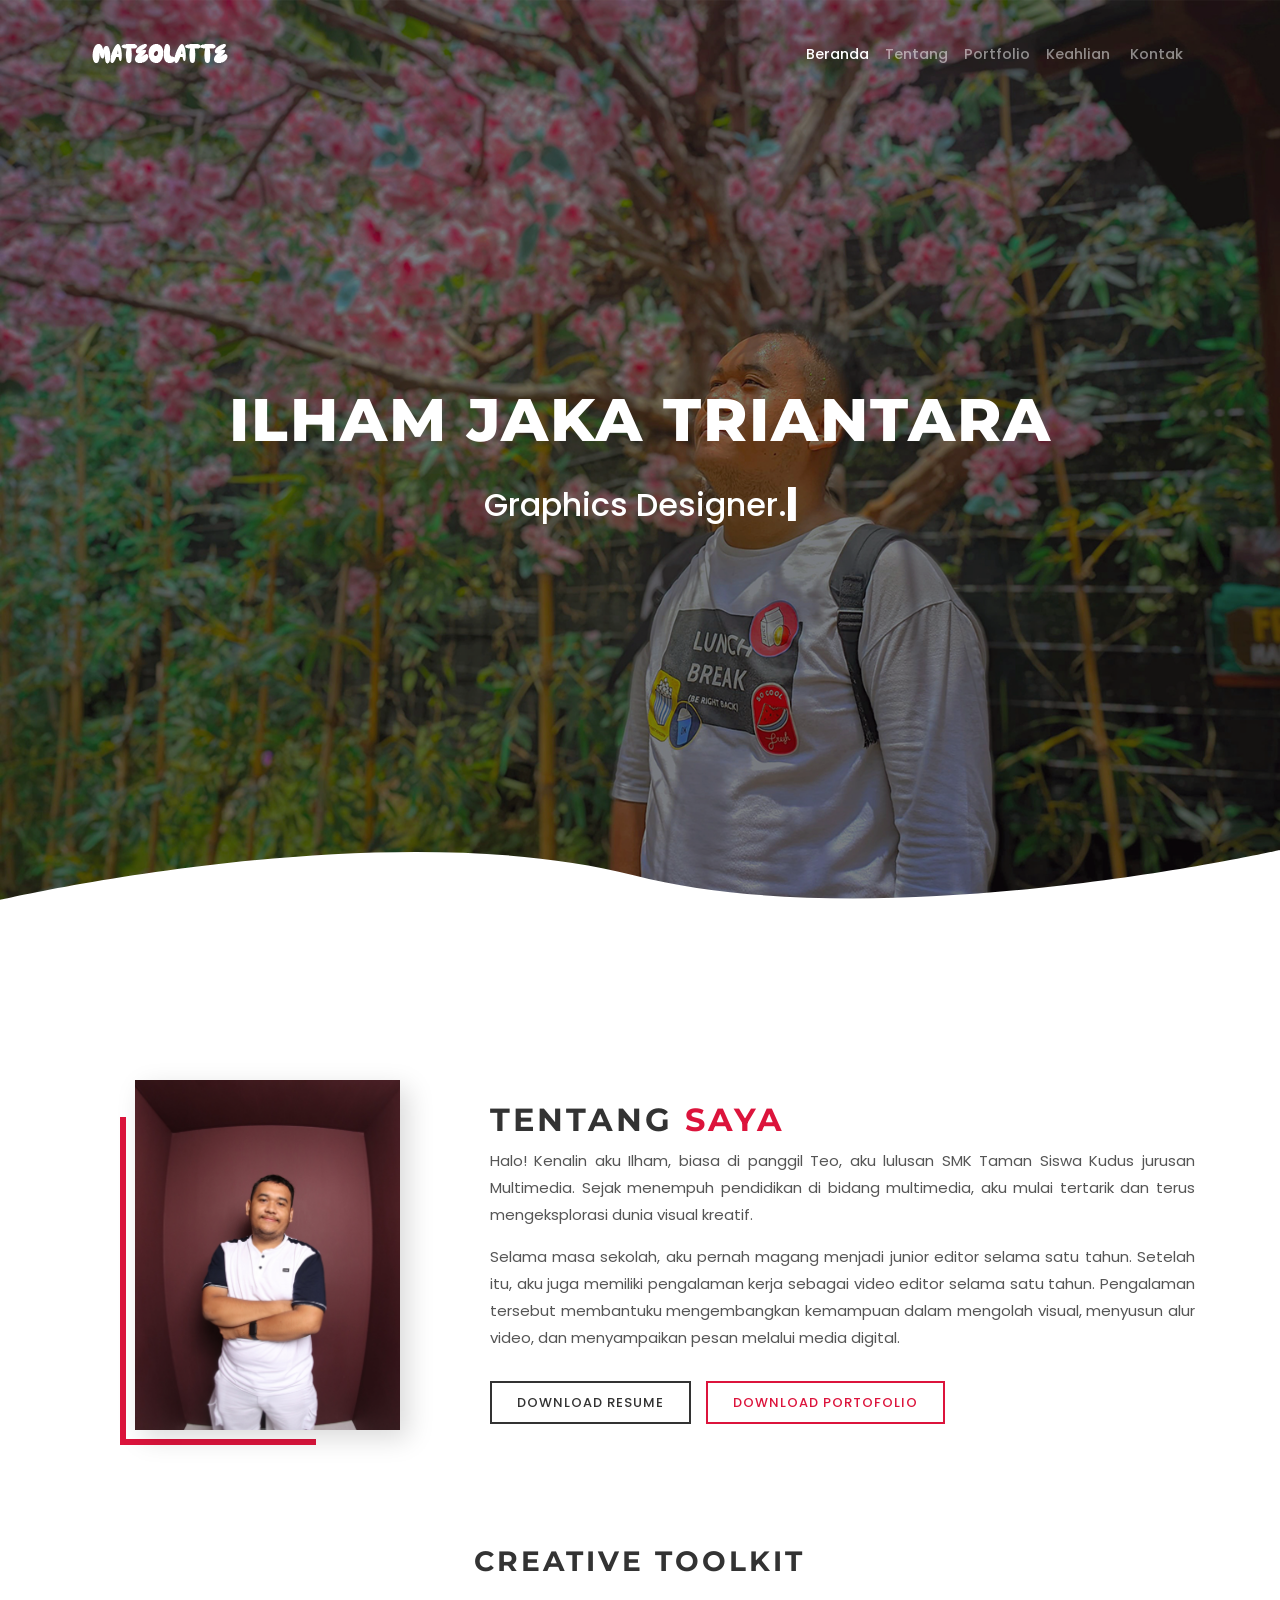
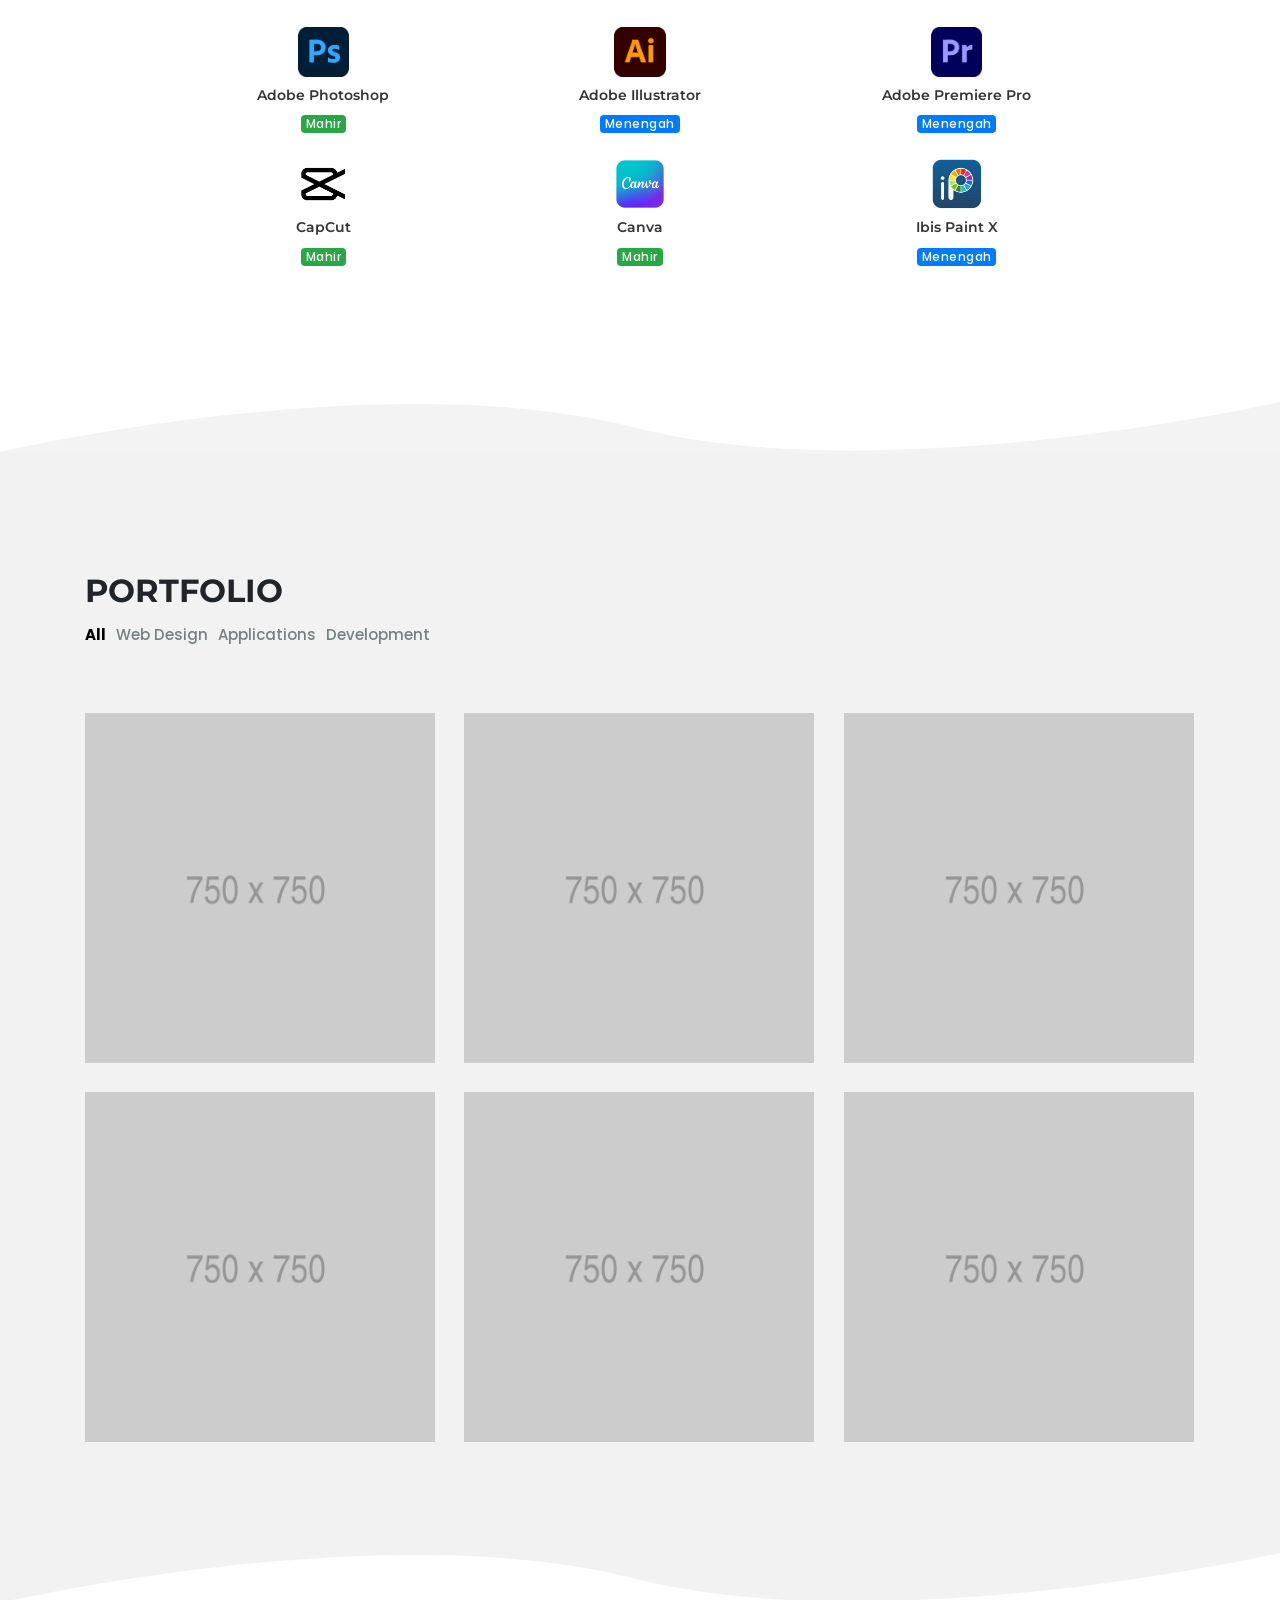
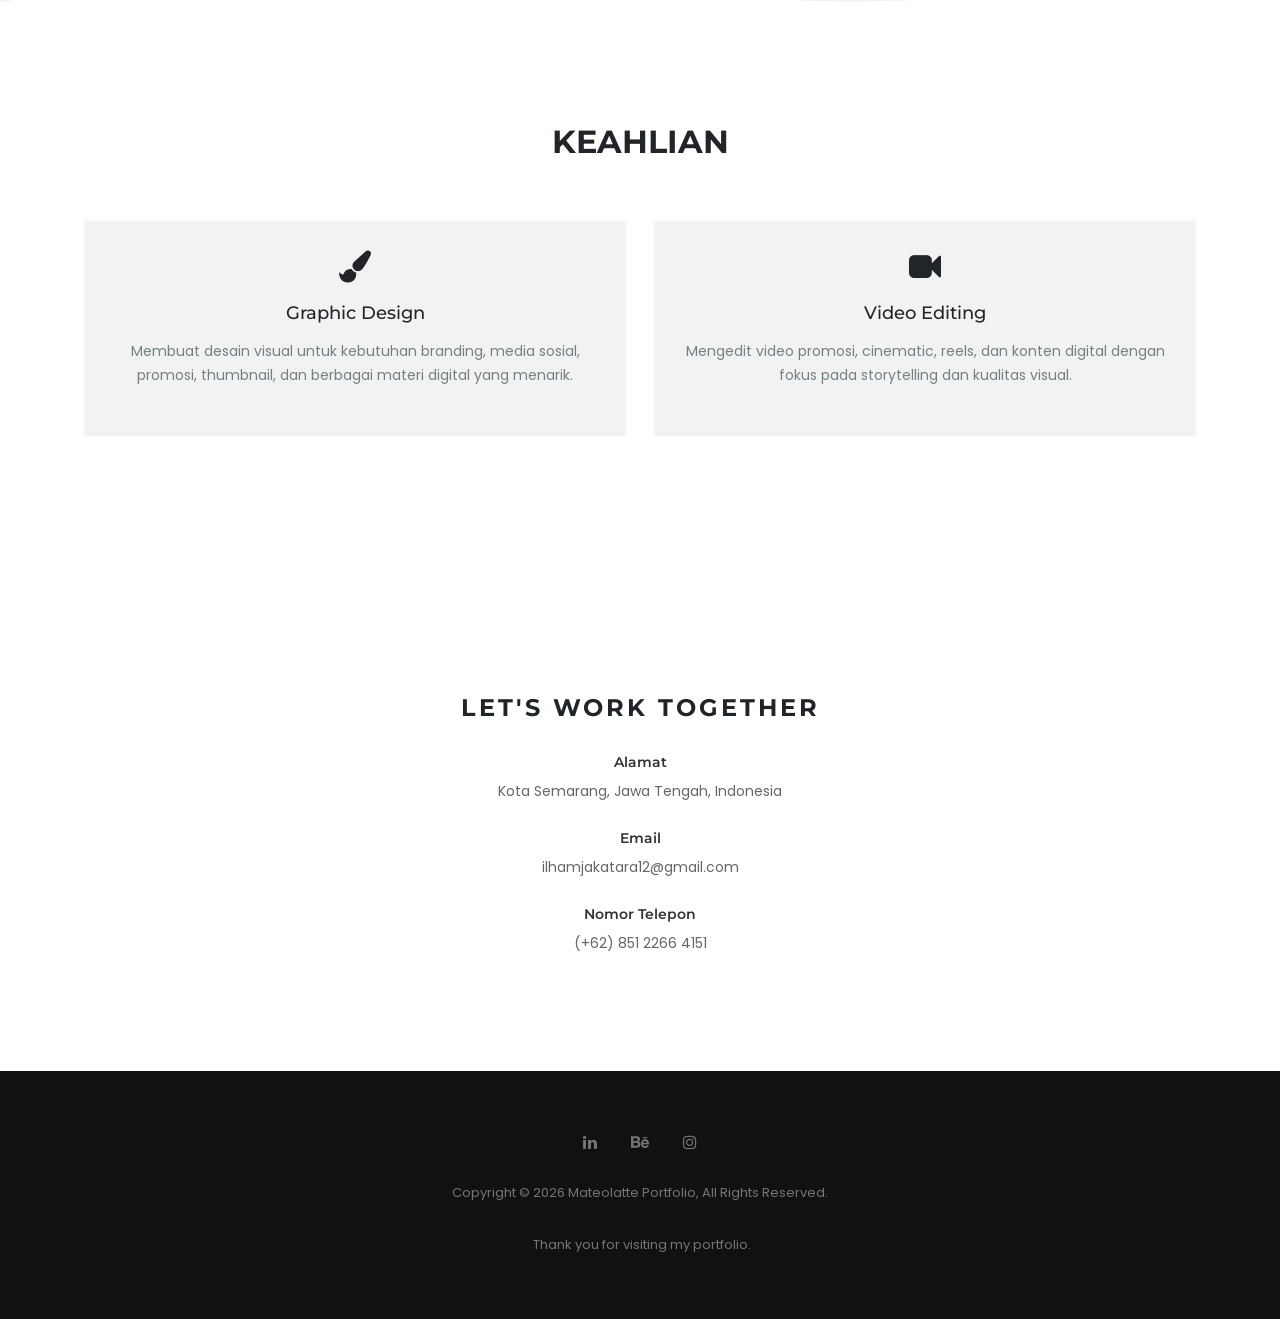
==== index.html @ 96cd53ad "Rename index-main.html to index.html" ====
<!DOCTYPE html>
<html lang="en">
    <head>
        <title>Mateolatte - Portfolio Template</title>
        <meta charset="utf-8">
        <meta http-equiv="X-UA-Compatible" content="IE=edge">
        <meta name="viewport" content="width=device-width, initial-scale=1">
        <meta name="description" content="Adrian is a Personal Portfolio Template">
        <meta name="keywords" content="cosmos-themes, resume, cv, portfolio, personal, developer, designer,personal resume, onepage, clean, modern">
        <meta name="author" content="Adrian Jones">

        <!-- Favicon -->
        <link rel="shortcut icon" href="images/favicon.ico" type="image/x-icon">

        <!--Bootstrap css-->
        <link rel="stylesheet" href="css/bootstrap.css">

        <!--Font awesome css-->
        <link rel="stylesheet" href="css/font-awesome.min.css">

        <!--Magnific popup css-->
        <link rel="stylesheet" href="css/magnific-popup.css">

        <!--Site main css-->
        <link rel="stylesheet" href="css/style.css">

        <!--Animate css-->
        <link rel="stylesheet" href="css/animate.css">

        <!--Google Fonts link-->
        <link href="https://fonts.googleapis.com/css?family=Montserrat:400,500,600,700,800,900|Poppins:400,500,600" rel="stylesheet">

        <!-- Custom Style untuk font seragam -->
       <style>
    /* ========================================
       FONT SERAGAM - Montserrat & Poppins
    ======================================== */

    /* Semua heading pakai Montserrat */
    h1, h2, h3, h4, h5, h6 {
        font-family: 'Montserrat', sans-serif;
    }

    /* Semua paragraf & teks pakai Poppins */
    p, a, span, li, label, input, textarea, button {
        font-family: 'Poppins', sans-serif;
    }

    /* Body default */
    body {
        font-family: 'Poppins', sans-serif;
    }

    /* ========================================
       ABOUT SECTION - Font Seragam
    ======================================== */

    /* Judul "TENTANG SAYA" */
    .about-title {
        font-family: 'Montserrat', sans-serif !important;
        font-weight: 700;
        letter-spacing: 3px;
        color: #333;
    }

    .about-title span {
        font-family: 'Montserrat', sans-serif !important;
        color: #dc143c;
        font-weight: 400;
    }

    /* Paragraf deskripsi */
    .about-desc {
        font-family: 'Poppins', sans-serif !important;
        line-height: 1.8;
        color: #555;
        font-size: 15px;
        margin-bottom: 15px;
        text-align: justify;
    }

    /* Tombol Download */
    .btn-download {
        font-family: 'Poppins', sans-serif !important;
        display: inline-block;
        padding: 10px 25px;
        font-weight: 500;
        text-transform: uppercase;
        letter-spacing: 1px;
        font-size: 13px;
        text-decoration: none;
        transition: all 0.3s;
    }

    .btn-download-resume {
        border: 2px solid #333;
        color: #333;
    }

    .btn-download-resume:hover {
        background-color: #333;
        color: #fff;
        text-decoration: none;
    }

    .btn-download-porto {
        border: 2px solid #dc143c;
        color: #dc143c;
    }

    .btn-download-porto:hover {
        background-color: #dc143c;
        color: #fff;
        text-decoration: none;
    }

    /* ========================================
       SOFTWARE SECTION - Font Seragam
    ======================================== */

    /* Judul "Software" */
    .software-card h3 {
        font-family: 'Montserrat', sans-serif !important;
        font-weight: 700;
        letter-spacing: 3px;
        color: #333;
    }

    /* Nama software */
    .software-name {
        font-family: 'Montserrat', sans-serif !important;
        font-size: 14px;
        font-weight: 600;
        margin-top: 10px;
        margin-bottom: 8px;
        color: #333;
    }

    /* Badge level */
    .software-level {
        font-family: 'Poppins', sans-serif !important;
        font-size: 12px;
        font-weight: 500;
        letter-spacing: 0.5px;
    }

    /* ========================================
       CONTACT SECTION - Font Seragam
    ======================================== */

    /* Judul "Get in Touch" */
    #contact h2 {
        font-family: 'Montserrat', sans-serif !important;
        font-weight: 700;
        letter-spacing: 3px;
    }

    /* Label kontak (Address, Email, Telephone) */
    .contact-item h4 {
        font-family: 'Montserrat', sans-serif !important;
        color: #333;
        font-size: 18px;
        margin-bottom: 8px;
        font-weight: 600;
    }

    /* Isi kontak */
    .contact-item p {
        font-family: 'Poppins', sans-serif !important;
        color: #666;
        font-size: 14px;
    }

    /* ========================================
       SERVICES SECTION - Font Seragam
    ======================================== */

    .services-item h3 {
        font-family: 'Montserrat', sans-serif !important;
        font-weight: 600;
    }

    .services-item p {
        font-family: 'Poppins', sans-serif !important;
        font-size: 14px;
        line-height: 1.7;
    }

    /* ========================================
       PORTFOLIO SECTION - Font Seragam
    ======================================== */

    .portfolio-header h2 {
        font-family: 'Montserrat', sans-serif !important;
        font-weight: 700;
    }

    .portfolio-filter ul li {
        font-family: 'Poppins', sans-serif !important;
        font-size: 13px;
        font-weight: 500;
    }

    /* ========================================
       NAVBAR - Font Seragam
    ======================================== */

    .nav-link {
        font-family: 'Poppins', sans-serif !important;
        font-weight: 500;
    }

    /* ========================================
       FOOTER - Font Seragam
    ======================================== */

    footer p {
        font-family: 'Poppins', sans-serif !important;
        font-size: 13px;
    }
</style>

    </head>

    <body>

        <!--Preloader Start-->
        <div id="loader-wrapper">
            <div class="loading"></div>
            <div class="loader-section section-left"></div>
            <div class="loader-section section-right"></div>
        </div>
        <!--Preloader End-->

        <!--Navbar Start-->
        <nav class="navbar navbar-expand-md navbar-dark">
            <div class="container">
                <!--Logo-->
                <a class="navbar-brand" href="#"><img src="images/logo/logo.png" alt="logo"></a>

                <button class="navbar-toggler" type="button" data-toggle="collapse" data-target="#navbarSupportedContent" aria-controls="navbarSupportedContent" aria-expanded="false" aria-label="Toggle navigation">
                    <span class="navbar-toggler-icon"></span>
                </button>

                <div class="collapse navbar-collapse" id="navbarSupportedContent">
                    <ul class="navbar-nav ml-auto">
                        <li class="nav-item">
                            <a class="nav-link active" href="#banner">Beranda<span class="sr-only">(current)</span></a>
                        </li>
                        <li class="nav-item">
                            <a class="nav-link" href="#about">Tentang</a>
                        </li>
                        <li class="nav-item">
                            <a class="nav-link" href="#portfolio">Portfolio</a>
                        </li>
                        <li class="nav-item">
                            <a class="nav-link" href="#services">Keahlian&nbsp;</a>
                        </li>
                        <li class="nav-item">
                            <a class="nav-link" href="#contact">Kontak&nbsp;</a>
                        </li>
                    </ul>
                </div>
            </div>
        </nav>
        <!--Navbar End-->

        <!--Banner Section Start-->
        <section id="banner" class="wave-primary" style="background-image: url('images/background/home-header-bg.jpg')">
            <div class="banner-text">
                <h1 class="text-uppercase">Ilham jaka TRIANTARA</h1>
                <!--Typed String-->
                <div id="typed-strings">
                    <p>Graphics Designer.</p>
                    <p>Editor.</p>
                </div>
                <span id="typed"></span>
            </div>
            <!--Creative Background Wave-->
            <svg class="wave" xmlns="http://www.w3.org/2000/svg" xmlns:xlink="http://www.w3.org/1999/xlink" x="0px" y="0px" viewBox="0 0 1400 100" preserveAspectRatio="none">
                <path d="M0,100c0,0,419-178,693-49.5S1400,0,1400,0v100H0z"/>
            </svg>
        </section>
        <!--Banner Section End-->

        <!--About Section Start-->
        <section id="about" class="wave-secondary">
            <div class="container">
                <div class="row align-items-center" style="padding: 60px 0;">

                    <!-- Kiri: Foto dengan Frame Merah - TINGGI DIKECILKAN -->
                    <div class="col-lg-4 col-md-5 col-12 mb-4 mb-lg-0 wow fadeInLeft" data-wow-delay="0.3s">
                        <div style="position: relative; padding: 0 0 15px 15px; max-width: 280px; margin: 0 auto;">
                            <!-- Frame Merah L-Shape -->
                            <div style="position: absolute; bottom: 0; left: 0; width: 70%; height: 90%; border-left: 6px solid #dc143c; border-bottom: 6px solid #dc143c; z-index: 1;"></div>
                            <!-- Foto - Max height ditambahkan -->
                            <img src="images/about.jpg?v=2" alt="Ilham Jaka Triantara" style="position: relative; z-index: 2; width: 100%; max-height: 350px; object-fit: cover; display: block; box-shadow: 8px 8px 25px rgba(0,0,0,0.15);">
                        </div>
                    </div>

                    <!-- Kanan: Teks & Tombol - LEBIH LEBAR -->
                    <div class="col-lg-8 col-md-7 col-12 wow fadeInRight" data-wow-delay="0.4s" style="padding-left: 40px;">

                        <!-- Judul pakai class about-title (Montserrat) -->
                        <h2 class="about-title">
                            TENTANG <span><strong>SAYA</strong></span>
                        </h2>

                        <!-- Paragraf pakai class about-desc (Poppins) -->
                        <p class="about-desc">
                            Halo! Kenalin aku Ilham, biasa di panggil Teo, aku lulusan SMK Taman Siswa Kudus jurusan Multimedia. Sejak menempuh pendidikan di bidang multimedia, aku mulai tertarik dan terus mengeksplorasi dunia visual kreatif.
                      </p>
                        <p class="about-desc" style="margin-bottom: 30px;">
                          Selama masa sekolah, aku pernah magang menjadi junior editor selama satu tahun. Setelah itu, aku juga memiliki pengalaman kerja sebagai video editor selama satu tahun. Pengalaman tersebut membantuku mengembangkan kemampuan dalam mengolah visual, menyusun alur video, dan menyampaikan pesan melalui media digital.
                      </p>

                        <!-- Tombol Download pakai class btn-download (Poppins) -->
                        <div style="display: flex; gap: 15px; flex-wrap: wrap;">
                            <a href="https://drive.google.com/file/d/1GjZP1WMm3x_CyoCj44Bv6ppRBJxezhXF/view?usp=drive_link" 
                               target="_blank" 
                               class="btn-download btn-download-resume">
                                Download Resume
                            </a>
                            <a href="https://drive.google.com/file/d/1w7tdD0DA40mf8NXQel-IF6_ItQssN0MI/view?usp=drive_link" 
                               target="_blank" 
                               class="btn-download btn-download-porto">
                                Download Portofolio
                            </a>
                        </div>
                  </div>
                </div>

                <!-- Software Skills -->
                <div class="row" style="margin-top: 40px;">
                    <div class="col-lg-10 offset-lg-1">
                        <div class="software-card">
                            <!-- Judul Software pakai Montserrat via class -->
                            <h3 class="text-uppercase text-center mb-5">Creative Toolkit</h3>
                            <div class="row software-grid">

                                <!-- Adobe Photoshop -->
                                <div class="col-lg-4 col-md-6 col-sm-6 mb-4">
                                    <div class="software-item text-center wow fadeInUp" data-wow-delay="0.1s">
                                        <div class="software-icon">
                                            <img src="images/software/photoshop.png" alt="Photoshop" style="height: 50px; width: auto;">
                                        </div>
                                        <!-- Nama pakai class software-name (Montserrat) -->
                                        <h4 class="software-name">Adobe Photoshop</h4>
                                        <!-- Badge pakai class software-level (Poppins) -->
                                        <span class="software-level badge badge-success">Mahir</span>
                                    </div>
                                </div>

                                <!-- Adobe Illustrator -->
                                <div class="col-lg-4 col-md-6 col-sm-6 mb-4">
                                    <div class="software-item text-center wow fadeInUp" data-wow-delay="0.2s">
                                        <div class="software-icon">
                                            <img src="images/software/illustrator.png" alt="Illustrator" style="height: 50px; width: auto;">
                                        </div>
                                        <h4 class="software-name">Adobe Illustrator</h4>
                                        <span class="software-level badge badge-primary">Menengah</span>
                                    </div>
                                </div>

                                <!-- Adobe Premiere Pro -->
                                <div class="col-lg-4 col-md-6 col-sm-6 mb-4">
                                    <div class="software-item text-center wow fadeInUp" data-wow-delay="0.3s">
                                        <div class="software-icon">
                                            <img src="images/software/premiere.png" alt="Premiere Pro" style="height: 50px; width: auto;">
                                        </div>
                                        <h4 class="software-name">Adobe Premiere Pro</h4>
                                        <span class="software-level badge badge-primary">Menengah</span>
                                    </div>
                                </div>

                                <!-- CapCut -->
                                <div class="col-lg-4 col-md-6 col-sm-6 mb-4">
                                    <div class="software-item text-center wow fadeInUp" data-wow-delay="0.4s">
                                        <div class="software-icon">
                                            <img src="images/software/capcut.png" alt="CapCut" style="height: 50px; width: auto;">
                                        </div>
                                        <h4 class="software-name">CapCut</h4>
                                        <span class="software-level badge badge-success">Mahir</span>
                                    </div>
                                </div>

                                <!-- Canva -->
                                <div class="col-lg-4 col-md-6 col-sm-6 mb-4">
                                    <div class="software-item text-center wow fadeInUp" data-wow-delay="0.5s">
                                        <div class="software-icon">
                                            <img src="images/software/canva.png" alt="Canva" style="height: 50px; width: auto;">
                                        </div>
                                        <h4 class="software-name">Canva</h4>
                                        <span class="software-level badge badge-success">Mahir</span>
                                    </div>
                                </div>

                                <!-- Ibis Paint X -->
                                <div class="col-lg-4 col-md-6 col-sm-6 mb-4">
                                    <div class="software-item text-center wow fadeInUp" data-wow-delay="0.6s">
                                        <div class="software-icon">
                                            <img src="images/software/ibispaint.png" alt="Ibis Paint X" style="height: 50px; width: auto; border-radius: 8px;">
                                        </div>
                                        <h4 class="software-name">Ibis Paint X</h4>
                                        <span class="software-level badge badge-primary">Menengah</span>
                                    </div>
                                </div>

                            </div>
                        </div>
                    </div>
                </div>
            </div>

            <!--Creative Background Wave-->
            <svg class="wave" xmlns="http://www.w3.org/2000/svg" xmlns:xlink="http://www.w3.org/1999/xlink" x="0px" y="0px" viewBox="0 0 1400 100" preserveAspectRatio="none">
                <path d="M0,100c0,0,419-178,693-49.5S1400,0,1400,0v100H0z"/>
            </svg>
        </section>
        <!--About Section End-->

        <!--Portfolio Section Start-->
        <section id="portfolio" class="wave-primary">
            <div class="container">
                <div class="portfolio-header padbtm-60">
                    <h2 class="text-uppercase">Portfolio</h2>
                    <div class="portfolio-filter">
                        <ul>
                            <li class="sel-item" data-filter="*">All</li>
                            <li data-filter=".web-design">Web Design</li>
                            <li data-filter=".application">Applications</li>
                            <li data-filter=".development">Development</li>
                        </ul>
                    </div>
                </div>
                <!--portfolio items-->
                <div class="row portfolio-items">
                    <!--item-->
                    <div class="col-lg-4 col-md-6 single-item application wow fadeInUp" data-wow-delay="0.2s">
                        <a class="popup" href="images/portfolio/item-1.jpg">
                            <img src="images/portfolio/item-1.jpg" alt="">
                        </a>
                    </div>
                    <!--item-->
                    <div class="col-lg-4 col-md-6 single-item web-design wow fadeInUp" data-wow-delay="0.4s">
                        <a class="popup" href="images/portfolio/item-2.jpg">
                            <img src="images/portfolio/item-2.jpg" alt="">
                        </a>
                    </div>
                    <!--item-->
                    <div class="col-lg-4 col-md-6 single-item web-design wow fadeInUp" data-wow-delay="0.6s">
                        <a class="popup" href="images/portfolio/item-3.jpg">
                            <img src="images/portfolio/item-3.jpg" alt="">
                        </a>
                    </div>
                    <!--item-->
                    <div class="col-lg-4 col-md-6 single-item development wow fadeInUp" data-wow-delay="0.8s">
                        <a class="popup" href="images/portfolio/item-4.jpg">
                            <img src="images/portfolio/item-4.jpg" alt="">
                        </a>
                    </div>
                    <!--item-->
                    <div class="col-lg-4 col-md-6 single-item application wow fadeInUp" data-wow-delay="1s">
                        <a class="popup" href="images/portfolio/item-5.jpg">
                            <img src="images/portfolio/item-5.jpg" alt="">
                        </a>
                    </div>
                    <!--item-->
                    <div class="col-lg-4 col-md-6 single-item web-design wow fadeInUp" data-wow-delay="1.2s">
                        <a class="popup" href="images/portfolio/item-6.jpg">
                            <img src="images/portfolio/item-6.jpg" alt="">
                        </a>
                    </div>
                </div>
            </div>
            <!--Creative Background Wave-->
            <svg class="wave" xmlns="http://www.w3.org/2000/svg" xmlns:xlink="http://www.w3.org/1999/xlink" x="0px" y="0px" viewBox="0 0 1400 100" preserveAspectRatio="none">
                <path d="M0,100c0,0,419-178,693-49.5S1400,0,1400,0v100H0z"/>
            </svg>
        </section>
        <!--Portfolio Section End-->

        <!--Services Section Start-->
        <!-- PERUBAHAN DI SINI: wave-secondary jadi wave-primary -->
        <section id="services" class="wave-primary">
            <div class="container">
                <div class="row">
                    <div class="col-md-12 text-center">
                        <h2 class="text-uppercase marbtm-60">Keahlian</h2>
                    </div>

                    <!-- Graphic Design -->
                    <div class="col-lg-6 col-md-6 wow fadeInDown" data-wow-delay="0.2s">
                        <div class="services-item">
                            <i class="fa fa-paint-brush fa-2x"></i>
                            <h3>Graphic Design</h3>
                            <p>Membuat desain visual untuk kebutuhan branding, media sosial, promosi, thumbnail, dan berbagai materi digital yang menarik.</p>
                        </div>
                    </div>

                    <!-- Video Editing -->
                    <div class="col-lg-6 col-md-6 wow fadeInDown" data-wow-delay="0.4s">
                        <div class="services-item">
                            <i class="fa fa-video-camera fa-2x"></i>
                            <h3>Video Editing</h3>
                            <p>Mengedit video promosi, cinematic, reels, dan konten digital dengan fokus pada storytelling dan kualitas visual.</p>
                        </div>
                    </div>

                </div>
            </div>

            <!--Creative Background Wave-->
            <svg class="wave" xmlns="http://www.w3.org/2000/svg"
                xmlns:xlink="http://www.w3.org/1999/xlink"
                x="0px" y="0px"
                viewBox="0 0 1400 100"
                preserveAspectRatio="none">
                <path d="M0,100c0,0,419-178,693-49.5S1400,0,1400,0v100H0z"/>
            </svg>
        </section>
        <!--Services Section End-->

        <!--Contact Us Section Start -->
        <section id="contact">
            <div class="container">
                <div class="row">
                    <div class="col-md-6 offset-md-3 col-sm-12 address-box text-center wow fadeInUp" data-wow-delay="0.3s">
                        <h2 class="text-center marbtm-50">Let's Work Together</h2>
                        <div class="contact-info">
                            <!--Contact Item-->
                            <div class="contact-item" style="margin-bottom: 25px;">
                                <h4>Alamat</h4>
                                <p>Kota Semarang, Jawa Tengah, Indonesia</p>
                            </div>
                            <!--Contact Item-->
                            <div class="contact-item" style="margin-bottom: 25px;">
                                <h4>Email</h4>
                                <p>ilhamjakatara12@gmail.com</p>
                            </div>
                            <!--Contact Item-->
                            <div class="contact-item">
                                <h4>Nomor Telepon</h4>
                                <p>(+62) 851 2266 4151</p>
                            </div>
                        </div>
                    </div>
                </div>
            </div>
        </section>
        <!--Contact Us Section End-->

        <!--Footer Section Start-->
        <footer style="background-color: #111; padding-top: 60px; padding-bottom: 60px;">
            <div class="container">
                <div class="col-md-12">
                    <ul class="social-icons">
                        <li class="wow fadeInUp" data-wow-delay=".2s">
                            <a href="https://www.linkedin.com/in/ilhamjakatriantara/" target="_blank"><i class="fa fa-linkedin"></i></a>
                        </li>
                        <li class="wow fadeInUp" data-wow-delay=".4s">
                            <a href="https://www.behance.net/mateolatte" target="_blank"><i class="fa fa-behance"></i></a>
                        </li>
                        <li class="wow fadeInUp" data-wow-delay=".6s">
                            <a href="https://www.instagram.com/cuteanymooore/" target="_blank"><i class="fa fa-instagram"></i></a>
                        </li>
                    </ul>
                </div>
                <div class="col-md-12">
                  <p> Copyright &copy; 2026 Mateolatte Portfolio, All Rights Reserved.<br>
                  </p>
                    <p>&nbsp;Thank you for visiting my portfolio.</p>
                </div>
            </div>
            <!-- HAPUS BAGIAN INI -->
            <!-- <svg class="wave" ...>...</svg> -->
        </footer>
        <!--Footer Section End-->

        <!--JQuery js-->
        <script src="js/jquery.min.js"></script>
        <!--Bootstrap js-->
        <script src="js/bootstrap.min.js"></script>
        <!--Typed js-->
        <script src="js/typed.min.js"></script>
        <!--Isotope js-->
        <script src="js/isotope.pkgd.min.js"></script>
        <!--Wow js-->
        <script src="js/wow.min.js"></script>
        <!--FitText js-->
        <script src="js/jquery.fittext.js"></script>
        <!--Magnific popup js-->
        <script src="js/jquery.magnific-popup.min.js"></script>
        <!--Site main js-->
        <script src="js/main.js"></script>
    </body>
</html>
---- css/style.css ----
/************* CSS Styles ************************
    Template Name: Adrian - Personal Portfolio Template
    Author: cosmos-themes
    Version: 2.0
    Copyright 2018
****************************************/


/*=========================================

            Table of Content
            1. Body and Core Css
            2. Preloader
            3. Navbar
            4. Home Banner Section
            5. About Section
            6. Services Section
            7. Portfolio Section
            8. Blog Section
            9. Contact Section
            10. Footer
            11. Blog Banner Section
            12. Blog Post Page Main Area
            13. Site Mobile Responsive
            14. Particles Background

===========================================*/


/*============ 1. Body and Core Css ============*/

* {
    margin: 0;
    padding: 0;
    box-sizing: border-box; /* FIX: Hindari overflow */
}

html {
    height: 100%;
    overflow-x: hidden; /* FIX: Hindari scroll horizontal */
}

body {
    font-family: "Poppins", sans-serif;
    overflow-x: hidden; /* FIX: Hindari scroll horizontal */
}

h1,
h2,
h3,
h4,
h5 {
    font-family: "Montserrat", sans-serif;
}

h2 {
    font-weight: 700;
}

h3,
h4,
h5,
h6 {
    font-weight: 600;
}

p {
    color: #748182;
    line-height: 28px;
}

a {
    color: #000;
}

a:hover {
    text-decoration: none;
}

a:hover,
a:focus {
    outline: none;
}

ul {
    list-style: none;
    margin: 0;
    padding: 0;
}

img {
    max-width: 100%;
    height: auto;
}

/* FIX: Section harus relative untuk positioning wave */
section {
    overflow: hidden;
    position: relative;
}


/*Margins*/

.padtop-20 {
    padding-top: 20px;
}
.padtop-40 {
    padding-top: 40px;
}
.padtop-60 {
    padding-top: 60px;
}
.padtop-90 {
    padding-top: 90px;
}
.padbtm-20 {
    padding-bottom: 20px;
}
.padbtm-40 {
    padding-bottom: 40px;
}
.padbtm-60 {
    padding-bottom: 60px;
}
.padbtm-90 {
    padding-bottom: 90px;
}
.martop-20 {
    margin-top: 20px;
}
.martop-40 {
    margin-top: 40px;
}
.martop-60 {
    margin-top: 60px;
}
.marbtm-20 {
    margin-bottom: 20px;
}
.marbtm-40 {
    margin-bottom: 40px;
}
.marbtm-60 {
    margin-bottom: 60px;
}

.main-button {
    text-decoration: none;
    border: 1px solid #aaa;
    color: #000;
    padding: 10px 20px;
    font-size: 14px;
    text-transform: uppercase;
    -webkit-transition: all .5s ease;
    -o-transition: all .5s ease;
    transition: all .5s ease;
    background-color: transparent;
}

.main-button:hover {
    border: 1px solid #000;
    background: #000;
    color: #fff;
    text-decoration: none;
}

.main-button:hover,
.main-button:focus {
    outline: none;
}

.main-button.success {
    border-color: #28a745;
    color: #28a745;
}

.main-button.success:hover {
    background-color: #28a745;
    color: #fff;
}

.main-button.error {
    border-color: #dc3545;
    color: #dc3545;
}

.main-button.error:hover {
    background-color: #dc3545;
    color: #fff;
}

/*============ WAVE FIX - PERHATIKAN BAGIAN INI ============*/

.wave {
    position: absolute;
    left: 0;
    width: 100%;
    height: 50px;
    z-index: 10;
    display: block;
    line-height: 0; /* Hindari gap aneh */
    border: none;
    margin: 0;
    padding: 0;
}

/* Wave di bagian bawah section (default) */
.wave-primary,
.wave-secondary {
    position: relative;
}

.wave-primary .wave {
    fill: #ffffff;
    visibility: visible;
    bottom: 0;
    top: auto;
}

.wave-secondary .wave {
    fill: #f3f3f3; /* Warna abu-abu samain sama background #services */
    visibility: visible;
    bottom: 0;
    top: auto;
}

/* Khusus Footer Wave - Posisi di ATAS footer */
.wave-footer {
    position: relative;
    padding-top: 60px; /* Kasih ruang buat wave */
    background-color: #111;
}

.wave-footer .wave {
    fill: #111; /* Warna hitam samain sama footer */
    visibility: visible;
    top: 0;
    bottom: auto;
    left: 0;
    transform: translateY(-99%); /* Tarik ke atas jadi nempel di batas */
    height: 50px;
}


/*============ 2. Preloader ============*/

body.loaded p {
    opacity: 1;
}

#loader-wrapper {
    position: fixed;
    top: 0;
    left: 0;
    width: 100%;
    height: 100%;
    z-index: 1000;
    -webkit-transform: rotate(15deg);
    -ms-transform: rotate(15deg);
    transform: rotate(15deg);
}

#loader-wrapper .loader-section {
    position: fixed;
    top: -500%;
    width: 101%;
    height: 1000%;
    background: #111;
    z-index: 1000;
    -webkit-transform: translateX(0);
    -ms-transform: translateX(0);
    transform: translateX(0);
}

#loader-wrapper .loader-section.section-left {
    left: -50%;
}

#loader-wrapper .loader-section.section-right {
    right: -50%;
}

@-webkit-keyframes spin {
    0% {
        -webkit-transform: rotate(0deg);
        transform: rotate(0deg);
    }
    100% {
        -webkit-transform: rotate(360deg);
        transform: rotate(360deg);
    }
}

@keyframes spin {
    0% {
        -webkit-transform: rotate(0deg);
        transform: rotate(0deg);
    }
    100% {
        -webkit-transform: rotate(360deg);
        transform: rotate(360deg);
    }
}

.loaded #loader-wrapper .loader-section.section-left {
    -webkit-transform: translateX(-100%);
    -ms-transform: translateX(-100%);
    transform: translateX(-100%);
    -webkit-transition: all 1.5s 1s cubic-bezier(0.645, 0.045, 0.355, 1);
    -o-transition: all 1.5s 1s cubic-bezier(0.645, 0.045, 0.355, 1);
    transition: all 1.5s 1s cubic-bezier(0.645, 0.045, 0.355, 1);
}

.loaded #loader-wrapper .loader-section.section-right {
    -webkit-transform: translateX(100%);
    -ms-transform: translateX(100%);
    transform: translateX(100%);
    -webkit-transition: all 1.5s 1s cubic-bezier(0.645, 0.045, 0.355, 1);
    -o-transition: all 1.5s 1s cubic-bezier(0.645, 0.045, 0.355, 1);
    transition: all 1.5s 1s cubic-bezier(0.645, 0.045, 0.355, 1);
}

.loaded .loading {
    opacity: 0;
    -webkit-transition: all 0.3s ease-out;
    -o-transition: all 0.3s ease-out;
    transition: all 0.3s ease-out;
}

.loaded #loader-wrapper {
    visibility: hidden;
}

.loading {
    z-index: 1001;
    display: inline-block;
    position: fixed;
    left: 50%;
    top: 50%;
    width: 70px;
    height: 70px;
    margin-top: -35px;
    margin-left: -35px;
    -webkit-border-radius: 50%;
    border-radius: 50%;
    border: 10px solid transparent;
    border-left: 10px solid #3c3c3c;
    border-bottom: 10px solid #3c3c3c;
    -webkit-animation: spin-one 2s linear infinite;
    animation: spin-one 2s linear infinite;
}

.loading:before,
.loading:after {
    content: "";
    position: absolute;
    top: 0;
    left: 0;
    display: block;
    width: 100%;
    height: 100%;
    -webkit-border-radius: 50%;
    border-radius: 50%;
    border: 10px solid transparent;
    border-left: 10px solid #3c3c3c;
    border-bottom: 10px solid #3c3c3c;
}

.loading:before {
    -webkit-animation: spin-two 1s linear infinite;
    animation: spin-two 1s linear infinite;
}

.loading:after {
    -webkit-transform: scale(0.6);
    -ms-transform: scale(0.6);
    transform: scale(0.6);
}

@-webkit-keyframes spin-one {
    0% {
        -webkit-transform: rotateX(0) rotateY(0) rotateZ(0);
        transform: rotateX(0) rotateY(0) rotateZ(0);
    }
    100% {
        -webkit-transform: rotateX(0) rotateY(0) rotateZ(360deg);
        transform: rotateX(0) rotateY(0) rotateZ(360deg);
    }
}

@keyframes spin-one {
    0% {
        -webkit-transform: rotateX(0) rotateY(0) rotateZ(0);
        transform: rotateX(0) rotateY(0) rotateZ(0);
    }
    100% {
        -webkit-transform: rotateX(0) rotateY(0) rotateZ(360deg);
        transform: rotateX(0) rotateY(0) rotateZ(360deg);
    }
}

@-webkit-keyframes spin-two {
    0% {
        -webkit-transform: rotateZ(0);
        transform: rotateZ(0);
    }
    100% {
        -webkit-transform: rotateZ(-360deg);
        transform: rotateZ(-360deg);
    }
}

@keyframes spin-two {
    0% {
        -webkit-transform: rotateZ(0);
        transform: rotateZ(0);
    }
    100% {
        -webkit-transform: rotateZ(-360deg);
        transform: rotateZ(-360deg);
    }
}


/*============ 3 .Navbar ============*/

.navbar {
    padding-top: 30px;
    padding-bottom: 20px;
    font-size: .90rem;
    position: absolute;
    top: 0;
    left: 0;
    width: 100%;
    z-index: 99;
}

.navbar .navbar-brand img {
    width: 100%;
}

.navbar .navbar-toggler {
    border: none;
}

.navbar .navbar-toggler:focus,
.navbar .navbar-toggler:hover {
    outline: none;
}

.navbar .navbar-nav .back-button {
    color: #fff;
}

.navbar-scroll-fixed {
    padding-top: 10px;
    padding-bottom: 10px;
    position: fixed;
    background-color: #fff;
    -webkit-box-shadow: 0 1px 70px rgba(0, 0, 0, 0.5);
    box-shadow: 0 1px 70px rgba(0, 0, 0, 0.5);
    -webkit-transition: all .5s ease;
    -o-transition: all .5s ease;
    transition: all .5s ease;
}

.navbar-scroll-fixed .navbar-nav .back-button {
    color: #000;
}


/*============ Home Page ============*/


/*============ 4. Home Banner Section ============*/

/*Banner Section*/
#banner {
    background-position: top center;
    -webkit-background-size: cover;
    background-size: cover;
    position: relative;
    background-attachment: fixed;
}

#banner:before {
    content: " ";
    position: absolute;
    top: 0;
    left: 0;
    width: 100%;
    height: 100%;
    background-color: #000;
    opacity: 0.4;
    z-index: 1;
}

#banner .banner-text {
    text-align: center;
    position: absolute;
    z-index: 2;
    top: 50%;
    width: 100%;
    -webkit-transform: translateY(-50%);
    -ms-transform: translateY(-50%);
    transform: translateY(-50%);
}

#banner .banner-text h1 {
    font-weight: 800;
    color: #fff;
    font-size: 60px;
    line-height: 100px;
    letter-spacing: 2px;
}

#banner .banner-text #typed {
    color: #fff;
    font-size: 32px;
    font-weight: 500;
}


/*Animations*/

/*Typed Cursor Blink*/

.typed-cursor {
    opacity: 1;
    -webkit-animation: blink 0.7s infinite;
    animation: blink 0.7s infinite;
    font-size: 35px;
    font-weight: 900;
    color: #fff;
}

@keyframes blink {
    0% {
        opacity: 1;
    }
    50% {
        opacity: 0;
    }
    100% {
        opacity: 1;
    }
}

@-webkit-keyframes blink {
    0% {
        opacity: 1;
    }
    50% {
        opacity: 0;
    }
    100% {
        opacity: 1;
    }
}


/*============ 5. About Section ============*/

#about {
    padding-top: 120px;
    padding-bottom: 160px;
    background-color: #fff; /* Tambahan */
}

#about .about-info-container {
    background-color: #f3f3f3;
    margin-top: 20px;
    padding-top: 40px;
    padding-bottom: 40px;
    -webkit-box-shadow: 0 1px 3px rgba(0, 0, 0, 0.1), 0 1px 2px rgba(0, 0, 0, 0.01);
    box-shadow: 0 1px 3px rgba(0, 0, 0, 0.1), 0 1px 2px rgba(0, 0, 0, 0.01);
    -webkit-transition: all 0.3s cubic-bezier(0.25, 0.8, 0.25, 1);
    -o-transition: all 0.3s cubic-bezier(0.25, 0.8, 0.25, 1);
    transition: all 0.3s cubic-bezier(0.25, 0.8, 0.25, 1);
}

#about .about-info-container:hover {
    -webkit-box-shadow: 0 10px 25px rgba(0, 0, 0, 0.1), 0 10px 10px rgba(0, 0, 0, 0.01);
    box-shadow: 0 10px 25px rgba(0, 0, 0, 0.1), 0 10px 10px rgba(0, 0, 0, 0.01);
}

#about .about-info-container .about-info {
    text-align: right;
    padding-right: 50px;
}

#about .about-info-container .about-info .info-item img {
    width: 100px;
    -webkit-border-radius: 90px;
    border-radius: 90px;
    border: 5px solid #fff;
    margin-bottom: 20px;
}

#about .about-info-container .about-info .info-item p {
    margin-bottom: 10px;
}

#about .about-info-container .about-info .info-item span {
    font-family: "Montserrat", sans-serif;
    font-weight: 500;
    color: #000;
}

#about .about-info-container .about-skills {
    padding-left: 50px;
}

#about .about-info-container .about-skills h3 {
    font-weight: 700;
    margin-bottom: 20px;
}

#about .about-info-container .about-skills .progress-box {
    margin-bottom: 20px;
}

#about .about-info-container .about-skills .progress-box p {
    text-transform: uppercase;
    font-family: "Montserrat", sans-serif;
    font-weight: 500;
    font-size: 14px;
    margin-bottom: 10px;
    color: #000;
}

#about .about-info-container .about-skills .progress-box .progress {
    -webkit-border-radius: 0;
    border-radius: 0;
    height: 2px;
}

#about .about-info-container .about-skills .progress-box .progress .progress-bar {
    background-color: #616161;
    -webkit-transition: width 1.5s ease;
    -o-transition: width 1.5s ease;
    transition: width 1.5s ease;
    width: 0;
}


/*============ 6. Services Section ============*/

#services {
    padding-top: 120px;
    padding-bottom: 110px;
    background-color: #ffffff; /* PERUBAHAN: Dari #f3f3f3 jadi #ffffff (putih) */
}

/* FIX: Membuat row menggunakan flexbox untuk equal height */
#services .row {
    display: flex;
    flex-wrap: wrap;
}

#services .col-lg-6,
#services .col-md-6 {
    display: flex;
    margin-bottom: 30px;
}

#services .services-item {
    text-align: center;
    padding: 30px 20px;
    background-color: #f2f2f2; /* Card tetap abu-abu */
    -webkit-box-shadow: 0 1px 3px rgba(0, 0, 0, 0.1);
    box-shadow: 0 1px 3px rgba(0, 0, 0, 0.1);
    -webkit-transition: all 0.3s cubic-bezier(0.25, 0.8, 0.25, 1);
    -o-transition: all 0.3s cubic-bezier(0.25, 0.8, 0.25, 1);
    transition: all 0.3s cubic-bezier(0.25, 0.8, 0.25, 1);
    width: 100%; /* FIX: Isi penuh kolom */
    height: 100%; /* FIX: Samain tinggi */
    margin-bottom: 0; /* Hapus margin bawaan */
}

#services .services-item:hover {
    -webkit-box-shadow: 0 14px 28px rgba(0, 0, 0, 0.1);
    box-shadow: 0 14px 28px rgba(0, 0, 0, 0.1);
}

#services .services-item .fa {
    margin-bottom: 20px;
}

#services .services-item h3 {
    font-family: "Poppins", sans-serif;
    font-size: 18px;
    font-weight: 500;
    margin-bottom: 15px;
}


/*============ 7. Portfolio Section ============*/

#portfolio {
    padding-top: 120px;
    padding-bottom: 130px;
    background-color: #f2f2f2;
}

.portfolio-header .portfolio-filter {
    padding-top: 5px;
}

.portfolio-header .portfolio-filter ul {
    margin: auto;
    display: inline-block;
    padding-left: 0px;
}

.portfolio-header .portfolio-filter ul li {
    float: left;
    color: #748182;
    list-style: none;
    margin-right: 10px;
    cursor: pointer;
    font-size: 15px;
}

.portfolio-header .portfolio-filter ul li.sel-item {
    color: #000 !important;
    font-weight: bold;
}

.portfolio-header .portfolio-filter ul li li:last-child {
    margin-right: 0;
}

.portfolio-items .single-item {
    margin-bottom: 30px;
}

.portfolio-items .single-item .popup {
    position: relative;
    width: 100%;
    height: 100%;
    display: block;
    overflow: hidden;
}

.portfolio-items .single-item .popup img {
    width: 100%;
    -webkit-transition: -webkit-transform .5s ease-in-out;
    transition: -webkit-transform .5s ease-in-out;
    -o-transition: transform .5s ease-in-out;
    transition: transform .5s ease-in-out;
    transition: transform .5s ease-in-out, -webkit-transform .5s ease-in-out;
}

.portfolio-items .single-item .popup:after {
    content: " ";
    position: absolute;
    top: 0;
    left: 0;
    width: 100%;
    height: 100%;
    z-index: 3;
    -webkit-transition: background-color .6s ease-in-out;
    -o-transition: background-color .6s ease-in-out;
    transition: background-color .6s ease-in-out;
}

.portfolio-items .single-item .popup:hover:after {
    background-color: rgba(0, 0, 0, 0.5);
}

.portfolio-items .single-item .popup:hover img {
    -webkit-transform: scale(1.2);
    -ms-transform: scale(1.2);
    transform: scale(1.2);
}


/*============ 8. Blog Section ============*/

#blog {
    background-color: #f2f2f2;
    padding-top: 120px;
    padding-bottom: 160px;
}

.blog-post {
    color: #000;
    margin-bottom: 40px;
}

.blog-post:hover {
    color: #000;
    text-decoration: none;
}

.blog-post .post-image {
    position: relative;
}

.blog-post .post-image img {
    width: 100%;
}

.blog-post .post-image:before {
    content: "";
    width: 100%;
    height: 100%;
    position: absolute;
    top: 0;
    left: 0;
    background-color: #000;
    opacity: .3;
    z-index: 1;
    -webkit-transition: opacity .2s ease-in-out;
    -o-transition: opacity .2s ease-in-out;
    transition: opacity .2s ease-in-out;
}

.blog-post .post-image:hover:before {
    opacity: 0;
}

.blog-post .post-title {
    font-size: 18px;
    line-height: 25px;
    padding-top: 30px;
    padding-bottom: 15px;
    margin-bottom: 0;
}

.blog-post .post-body {
    font-size: 15px;
    line-height: 25px;
}

.blog-post .post-meta {
    font-size: 13px;
    font-weight: 400;
    color: #b8b8b8;
    float: right;
}

.blog-post .post-meta span {
    color: #000;
    font-weight: 600;
}

.view-more-button {
    text-align: center;
    margin-top: 20px;
}

.view-more-button a {
    display: inline-block;
}


/*============ 9. Contact Section ============*/

#contact {
    padding-top: 120px;
    padding-bottom: 100px; /* Dikurangi sedikit */
    background-color: #fff; /* Pastikan putih */
    position: relative;
    z-index: 1;
}

#contact h2 {
    margin-bottom: 30px;
    text-transform: uppercase;
    font-size: 24px;
}

#contact .contact-item h4 {
    font-weight: 600;
    margin-bottom: 6px;
    font-size: 14px;
    line-height: 21px;
}

#contact .contact-item p {
    font-size: 14px;
    line-height: 24px;
}

#contact form .form-group {
    margin-bottom: 24px;
}

#contact form .form-group .form-control {
    font-size: 14px;
    -webkit-box-shadow: none;
    box-shadow: none;
    -webkit-border-radius: 0;
    border-radius: 0;
    background-color: transparent;
    border: 0;
    border-bottom: 1px solid #cccccc;
    height: 52px;
    -webkit-transition: all .4s ease;
    -o-transition: all .4s ease;
    transition: all .4s ease;
}

#contact form .form-group textarea.form-control {
    height: auto;
}

#contact form .form-group .con-error {
    border-color: red;
}

#contact form .form-control:hover,
#contact form .form-control:active,
#contact form .form-control:focus {
    -webkit-box-shadow: none;
    -moz-webkit-box-shadow: none;
    box-shadow: none;
    border-color: #666666;
}


/*============ 10. Footer ============*/

footer {
    padding-top: 60px;
    padding-bottom: 60px;
    background-color: #111;
    text-align: center;
    position: relative; /* Penting untuk wave */
    z-index: 2;
}

footer ul.social-icons {
    padding: 0;
    margin: 0;
    list-style-type: none;
}

footer ul.social-icons li {
    display: inline-block;
    margin: 0 15px;
}

footer ul.social-icons li:first-child {
    margin-left: 0;
}

footer ul.social-icons li:last-child {
    margin-right: 0;
}

footer ul.social-icons li a {
    color: #757575;
    font-size: 16px;
    -webkit-transition: all .4s ease;
    -o-transition: all .4s ease;
    transition: all .4s ease;
}

footer ul.social-icons li a:hover {
    color: #fff;
}

footer p {
    color: #757575;
    margin: 24px 0 0 0;
    font-size: 14px;
}


/*============ Blog And Single-Blog Page ============*/

/*============ 11. Blog Post Page Banner ============*/

.blog-banner {
    padding: 150px 0;
    text-align: center;
    background-color: #111;
    color: #fff;
}

.blog-banner h1 {
    font-size: 46px;
    color: #fff;
    text-transform: capitalize;
    font-weight: 700;
    margin-top: 0;
    margin-bottom: 17px;
}

.blog-banner .bread-crumb a {
    color: #fff;
}


/*============ 12. Blog Post Page Main Area ============*/

#blog-posts-area,
#single-blog-area {
    background-color: #f2f2f2;
    padding: 100px 0;
}

.blog-featured-image {
    overflow: hidden;
    max-height: 400px;
}

.blog-meta span {
    font-size: 13px;
    text-transform: uppercase;
    margin-right: 15px;
}

.blog-content {
    margin-top: 12px;
}

#blog-posts-area .single-blog,
#single-blog-area .single-blog-details {
    padding: 30px;
    margin-bottom: 50px;
    background-color: #fff;
}

#blog-posts-area .single-blog h2,
#single-blog-area .single-blog-details h2 {
    margin: 20px 0 5px;
    font-size: 24px;
    font-weight: 600;
}

#blog-posts-area .pagination {
    margin: 0;
}

#blog-posts-area .pagination ul {
    list-style: outside none none;
}

#blog-posts-area .pagination ul li {
    display: inline-block;
}

#blog-posts-area .pagination ul li a {
    background-color: #fff;
    color: #444;
    display: block;
    font-size: 20px;
    font-weight: 500;
    height: 35px;
    line-height: 34px;
    margin-right: 5px;
    text-align: center;
    width: 35px;
    -webkit-transition: .3s;
    -o-transition: .3s;
    transition: .3s;
}

#blog-posts-area .pagination ul li.active a,
#blog-posts-area .pagination ul li:hover a {
    background-color: #000;
    color: #fff;
}

#blog-posts-area #sidebar .widget,
#single-blog-area #sidebar .widget {
    padding: 20px;
    background-color: #fff;
    margin-bottom: 40px;
}

#blog-posts-area #sidebar .widget .widget-heading,
#single-blog-area #sidebar .widget .widget-heading {
    font-size: 22px;
    margin-bottom: 20px;
    text-transform: capitalize;
    font-weight: 600;
}

#blog-posts-area #sidebar .search-form,
#single-blog-area #sidebar .search-form {
    width: 100%;
    background-color: #f2f2f2;
}

#blog-posts-area #sidebar .search-form input[type="search"],
#single-blog-area #sidebar .search-form input[type="search"] {
    padding: 15px;
    border: none;
    background: transparent;
    width: 80%;
    color: #000;
}

#blog-posts-area #sidebar .search-form button[type="submit"],
#single-blog-area #sidebar .search-form button[type="submit"] {
    border: none;
    color: #fff;
    float: right;
    padding: 14px;
    width: 20%;
    cursor: pointer;
    background: #000;
    border: 1px solid #000;
}

#blog-posts-area #sidebar .featured-post p,
#single-blog-area #sidebar .featured-post p {
    margin-top: 10px;
}

#blog-posts-area #sidebar .social .social-icons,
#single-blog-area #sidebar .social .social-icons {
    list-style: outside none none;
    padding: 0;
    margin: 0;
}

#blog-posts-area #sidebar .social .social-icons li,
#single-blog-area #sidebar .social .social-icons li {
    line-height: 22px;
    display: inline-block;
    margin-right: 8px;
}

#blog-posts-area #sidebar .social .social-icons li a,
#single-blog-area #sidebar .social .social-icons li a {
    padding-bottom: 8px;
    display: block;
    -webkit-transition: .3s;
    -o-transition: .3s;
    transition: .3s;
    width: 40px;
    height: 40px;
    line-height: 40px;
    border: 1px solid #aaaaaa;
    color: #444;
    -webkit-border-radius: 50%;
    border-radius: 50%;
    font-size: 16px;
    text-align: center;
}

#blog-posts-area #sidebar .social .social-icons li a:hover,
#single-blog-area #sidebar .social .social-icons li a:hover {
    background-color: #000;
    color: #fff;
}

.single-blog-details blockquote {
    font-size: 14px;
    font-style: italic;
    line-height: 30px;
    background-color: #f2f2f2;
    margin-top: 15px;
    margin-bottom: 15px;
    border-left: 5px solid #000;
    padding: 10px 20px;
    margin: 0 0 20px;
}

.discussion-list-area {
    padding: 30px;
    margin-bottom: 50px;
    background-color: #fff;
}

.discussion-list-area .discussion-title {
    margin-bottom: 30px;
    font-weight: 600;
    font-size: 21px;
}

.discussion-list-area ul.discussion-list {
    list-style: none;
}

.discussion-list-area ul.discussion-list li.discussion-item {
    border-bottom: 1px solid #ddd;
    margin-bottom: 40px;
    padding-bottom: 25px;
}

.discussion-list-area ul.discussion-list li.discussion-item:last-child {
    border-bottom: none;
}

.discussion-meta h5 {
    margin-bottom: 0;
    font-weight: 600;
    font-size: 14px;
}

.discussion-meta p {
    font-size: 12px;
}

.discussion-reply-link {
    font-weight: 600;
}

.discussion-reply-link:hover {
    color: #000;
}

.row.reply-area {
    margin-left: 120px;
    margin-top: 40px;
}

.discussion-form-container {
    background-color: #fff;
    padding: 30px;
    margin-bottom: 50px;
}

.discussion-form-container h3 {
    margin-bottom: 20px;
    font-weight: 600;
    font-size: 21px;
}

.discussion-form-container .form-control {
    background: #f2f2f2;
    border: none;
    -webkit-border-radius: 0;
    border-radius: 0;
    font-size: 15px;
    height: 45px;
}

.discussion-form-container textarea.form-control {
    height: auto;
    resize: none;
}


/*============ 13. Site Mobile Responsive ============*/

/*Responsive Max Width 992px*/

@media screen and (max-width: 992px) {
    #banner .banner-text h1 {
        font-size: 50px;
    }
    #banner .banner-text #typed {
        font-size: 30px;
    }
    #banner .banner-text .typed-cursor {
        font-size: 30px;
    }
    #about .about-info-container .about-info {
        text-align: center;
        margin-bottom: 60px;
        padding-right: 15px;
    }
    #about .about-info-container .about-skills {
        padding-left: 15px;
    }
    #about .about-info-container .about-skills h3 {
        text-align: center;
    }
    #blog-posts-area .pagination {
        margin-bottom: 50px;
    }
    .wave {
        height: 25px;
    }
}


/*Max Width 768px*/

@media screen and (max-width: 767px) {
    #banner .banner-text h1 {
        font-size: 32px;
        line-height: 50px;
    }
    #banner .banner-text #typed {
        font-size: 20px;
    }
    #banner .banner-text .typed-cursor {
        font-size: 20px;
    }
    .navbar .navbar-brand img {
        width: 80%;
    }
    .navbar.navbar-dark .navbar-collapse {
        background-color: rgba(0, 0, 0, 0.9);
        text-align: center;
    }
    .navbar.navbar-dark .navbar-collapse li.nav-item {
        border-bottom: 1px solid #111;
        margin-bottom: 4px;
    }
    .navbar.navbar-dark .navbar-collapse li.nav-item:last-child {
        margin-bottom: 0;
        border-bottom: 0px;
    }
    .navbar.navbar-light {
        text-align: center;
    }
    .navbar.navbar-light li.nav-item {
        border-bottom: 1px solid #eee;
        margin-bottom: 4px;
    }
    .navbar.navbar-light li.nav-item:last-child {
        margin-bottom: 0;
        border-bottom: 0;
    }
    #contact .message-box h2 {
        margin-top: 50px;
        text-align: left !important;
    }
    .blog-banner h1 {
        font-size: 32px;
    }
    .blog-banner .bread-crumb a {
        font-size: 14px;
    }
    .row.reply-area {
        margin-left: 40px;
        margin-top: 20px;
    }
}


/*============ 13. Particles Background ============*/

#banner #particles-js {
    position: absolute;
    height: 100vh;
    width: 100%;
    left: 0;
    right: 0;
    z-index: 10;
}
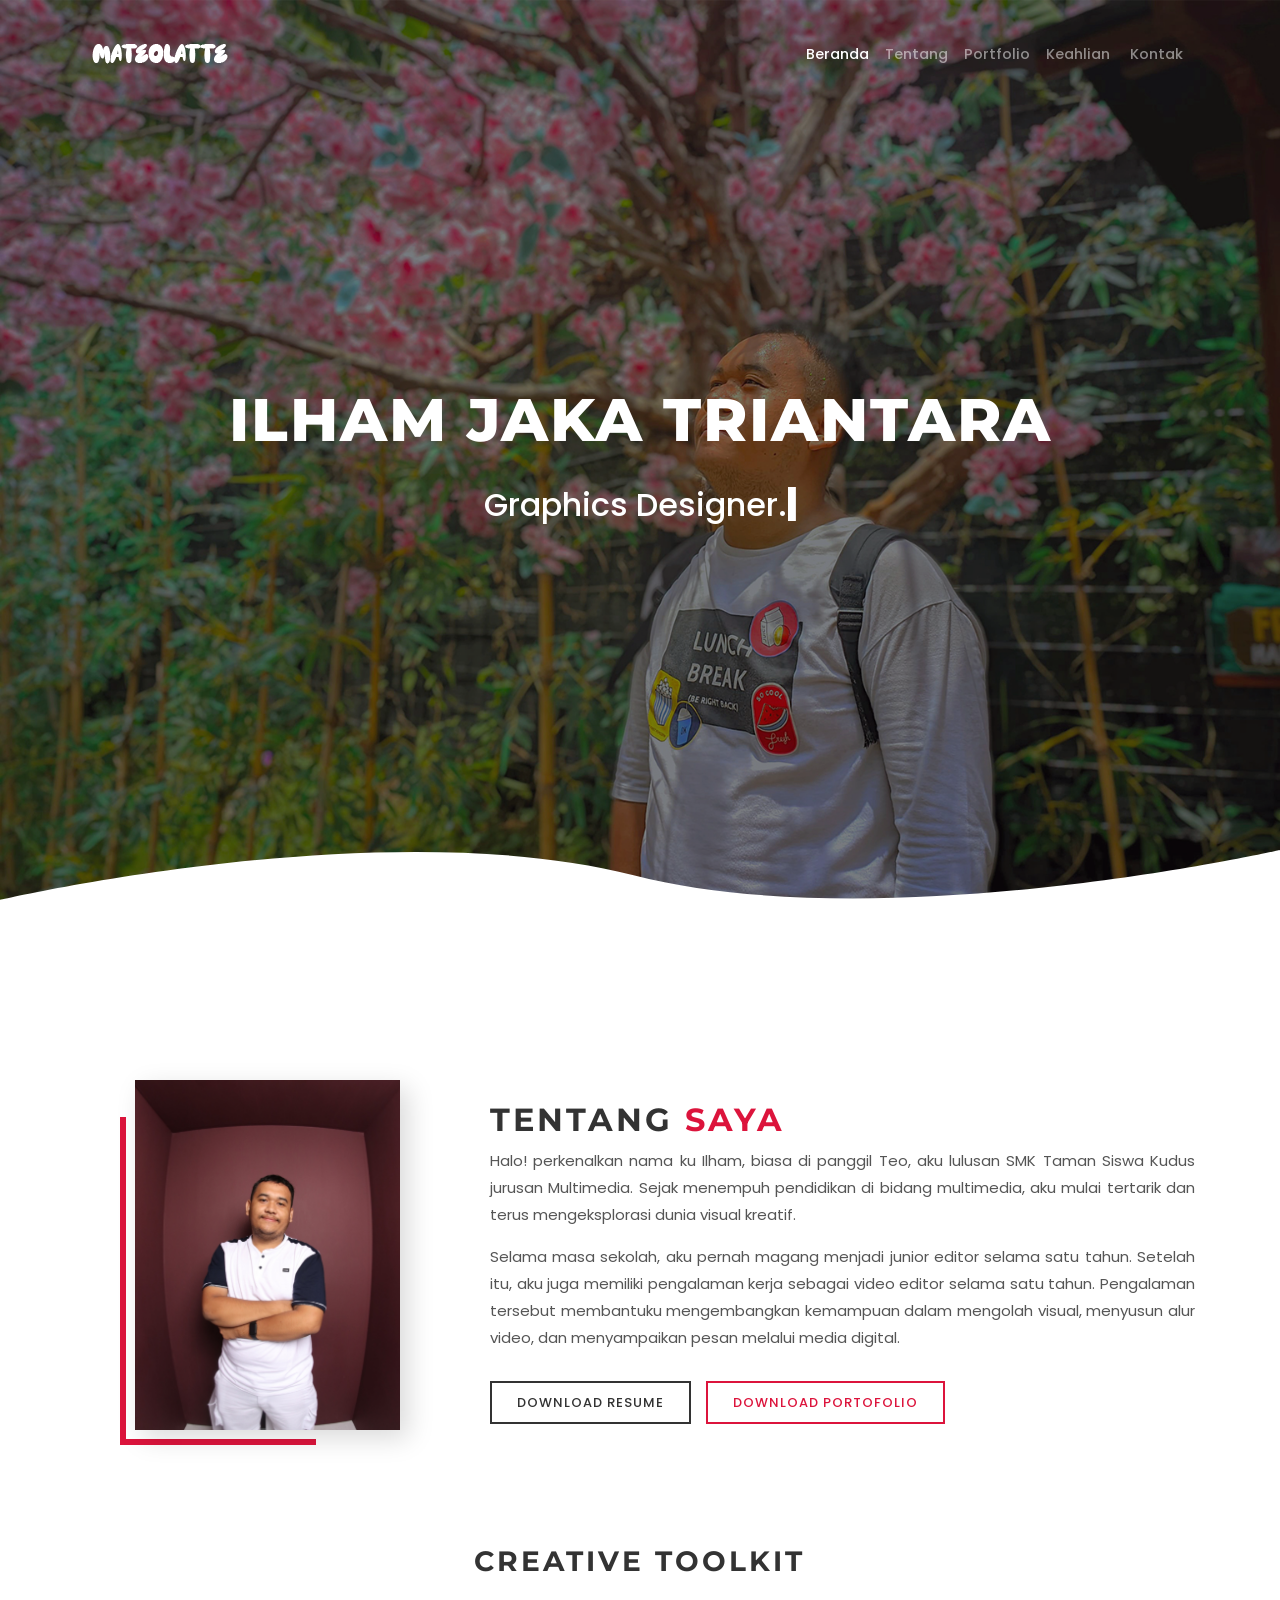
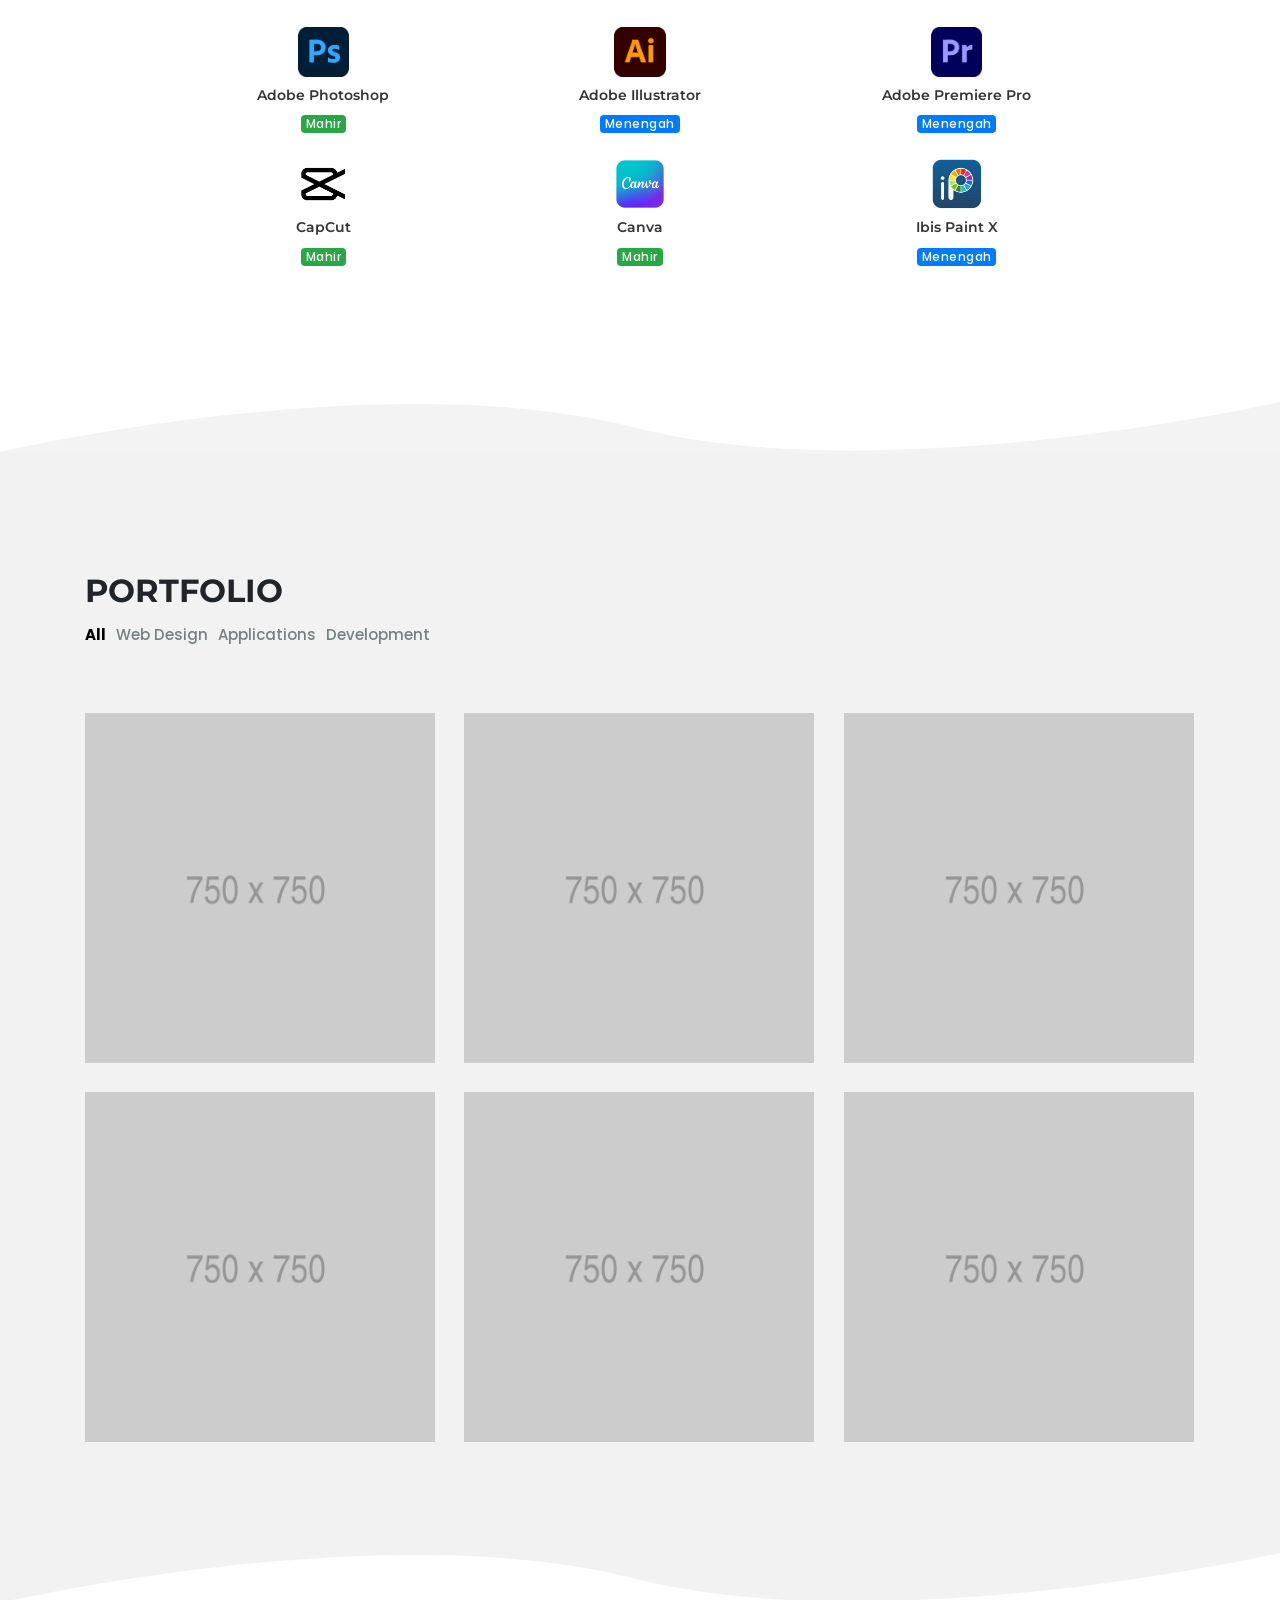
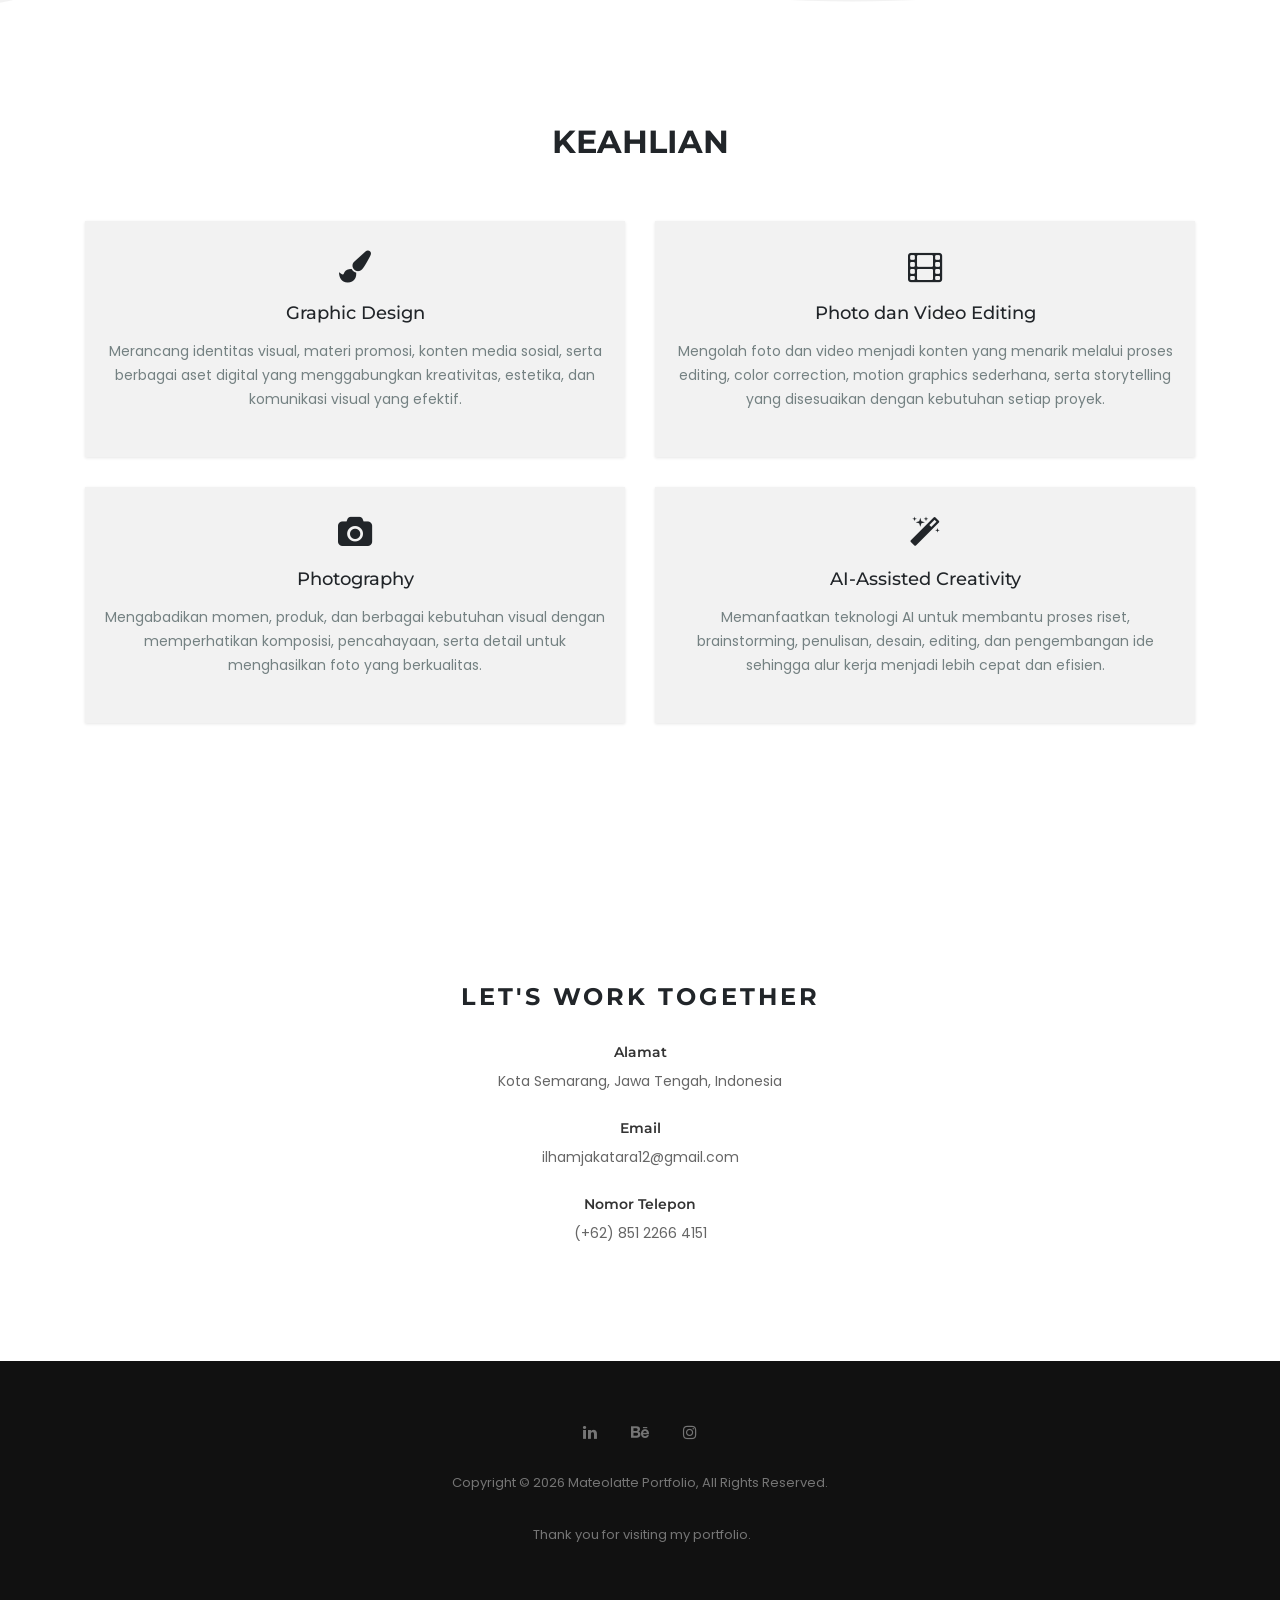
==== commit 5ee983d7: "Change greeting from 'Hello World' to 'Goodbye World'" ====
--- a/index.html
+++ b/index.html
@@ -308,8 +308,8 @@
 
                         <!-- Paragraf pakai class about-desc (Poppins) -->
                         <p class="about-desc">
-                            Halo! Kenalin aku Ilham, biasa di panggil Teo, aku lulusan SMK Taman Siswa Kudus jurusan Multimedia. Sejak menempuh pendidikan di bidang multimedia, aku mulai tertarik dan terus mengeksplorasi dunia visual kreatif.
-                      </p>
+                          Halo! perkenalkan nama ku Ilham, biasa di panggil Teo, aku lulusan SMK Taman Siswa Kudus jurusan Multimedia. Sejak menempuh pendidikan di bidang multimedia, aku mulai tertarik dan terus mengeksplorasi dunia visual kreatif.
+                    </p>
                         <p class="about-desc" style="margin-bottom: 30px;">
                           Selama masa sekolah, aku pernah magang menjadi junior editor selama satu tahun. Setelah itu, aku juga memiliki pengalaman kerja sebagai video editor selama satu tahun. Pengalaman tersebut membantuku mengembangkan kemampuan dalam mengolah visual, menyusun alur video, dan menyampaikan pesan melalui media digital.
                       </p>
@@ -481,45 +481,62 @@
         <!--Portfolio Section End-->
 
         <!--Services Section Start-->
-        <!-- PERUBAHAN DI SINI: wave-secondary jadi wave-primary -->
-        <section id="services" class="wave-primary">
-            <div class="container">
-                <div class="row">
-                    <div class="col-md-12 text-center">
-                        <h2 class="text-uppercase marbtm-60">Keahlian</h2>
-                    </div>
-
-                    <!-- Graphic Design -->
-                    <div class="col-lg-6 col-md-6 wow fadeInDown" data-wow-delay="0.2s">
-                        <div class="services-item">
-                            <i class="fa fa-paint-brush fa-2x"></i>
-                            <h3>Graphic Design</h3>
-                            <p>Membuat desain visual untuk kebutuhan branding, media sosial, promosi, thumbnail, dan berbagai materi digital yang menarik.</p>
-                        </div>
-                    </div>
-
-                    <!-- Video Editing -->
-                    <div class="col-lg-6 col-md-6 wow fadeInDown" data-wow-delay="0.4s">
-                        <div class="services-item">
-                            <i class="fa fa-video-camera fa-2x"></i>
-                            <h3>Video Editing</h3>
-                            <p>Mengedit video promosi, cinematic, reels, dan konten digital dengan fokus pada storytelling dan kualitas visual.</p>
-                        </div>
-                    </div>
-
-                </div>
-            </div>
-
-            <!--Creative Background Wave-->
-            <svg class="wave" xmlns="http://www.w3.org/2000/svg"
-                xmlns:xlink="http://www.w3.org/1999/xlink"
-                x="0px" y="0px"
-                viewBox="0 0 1400 100"
-                preserveAspectRatio="none">
-                <path d="M0,100c0,0,419-178,693-49.5S1400,0,1400,0v100H0z"/>
-            </svg>
-        </section>
-        <!--Services Section End-->
+<section id="services" class="wave-primary">
+    <div class="container">
+        <div class="row">
+            <div class="col-md-12 text-center">
+                <h2 class="text-uppercase marbtm-60">Keahlian</h2>
+            </div>
+
+            <!-- Graphic Design -->
+            <div class="col-lg-6 col-md-6 wow fadeInDown" data-wow-delay="0.2s">
+                <div class="services-item">
+                    <i class="fa fa-paint-brush fa-2x"></i>
+                    <h3>Graphic Design</h3>
+                    <p>Merancang identitas visual, materi promosi, konten media sosial, serta berbagai aset digital yang menggabungkan kreativitas, estetika, dan komunikasi visual yang efektif.</p>
+                </div>
+            </div>
+
+            <!-- Photo & Video Editing -->
+            <div class="col-lg-6 col-md-6 wow fadeInDown" data-wow-delay="0.4s">
+                <div class="services-item">
+                    <i class="fa fa-film fa-2x"></i>
+                    <h3>Photo dan Video Editing</h3>
+                    <p>Mengolah foto dan video menjadi konten yang menarik melalui proses editing, color correction, motion graphics sederhana, serta storytelling yang disesuaikan dengan kebutuhan setiap proyek.</p>
+                </div>
+            </div>
+
+            <!-- Photography -->
+            <div class="col-lg-6 col-md-6 wow fadeInDown" data-wow-delay="0.6s">
+                <div class="services-item">
+                    <i class="fa fa-camera fa-2x"></i>
+                    <h3>Photography</h3>
+                    <p>Mengabadikan momen, produk, dan berbagai kebutuhan visual dengan memperhatikan komposisi, pencahayaan, serta detail untuk menghasilkan foto yang berkualitas.</p>
+                </div>
+            </div>
+
+            <!-- AI-Assisted Creativity -->
+            <div class="col-lg-6 col-md-6 wow fadeInDown" data-wow-delay="0.8s">
+                <div class="services-item">
+                    <i class="fa fa-magic fa-2x"></i>
+                    <h3>AI-Assisted Creativity</h3>
+                    <p>Memanfaatkan teknologi AI untuk membantu proses riset, brainstorming, penulisan, desain, editing, dan pengembangan ide sehingga alur kerja menjadi lebih cepat dan efisien.</p>
+                </div>
+            </div>
+
+        </div>
+    </div>
+
+    <!--Creative Background Wave-->
+    <svg class="wave" xmlns="http://www.w3.org/2000/svg"
+        xmlns:xlink="http://www.w3.org/1999/xlink"
+        x="0px" y="0px"
+        viewBox="0 0 1400 100"
+        preserveAspectRatio="none">
+        <path d="M0,100c0,0,419-178,693-49.5S1400,0,1400,0v100H0z"/>
+    </svg>
+</section>
+<!--Services Section End-->
 
         <!--Contact Us Section Start -->
         <section id="contact">
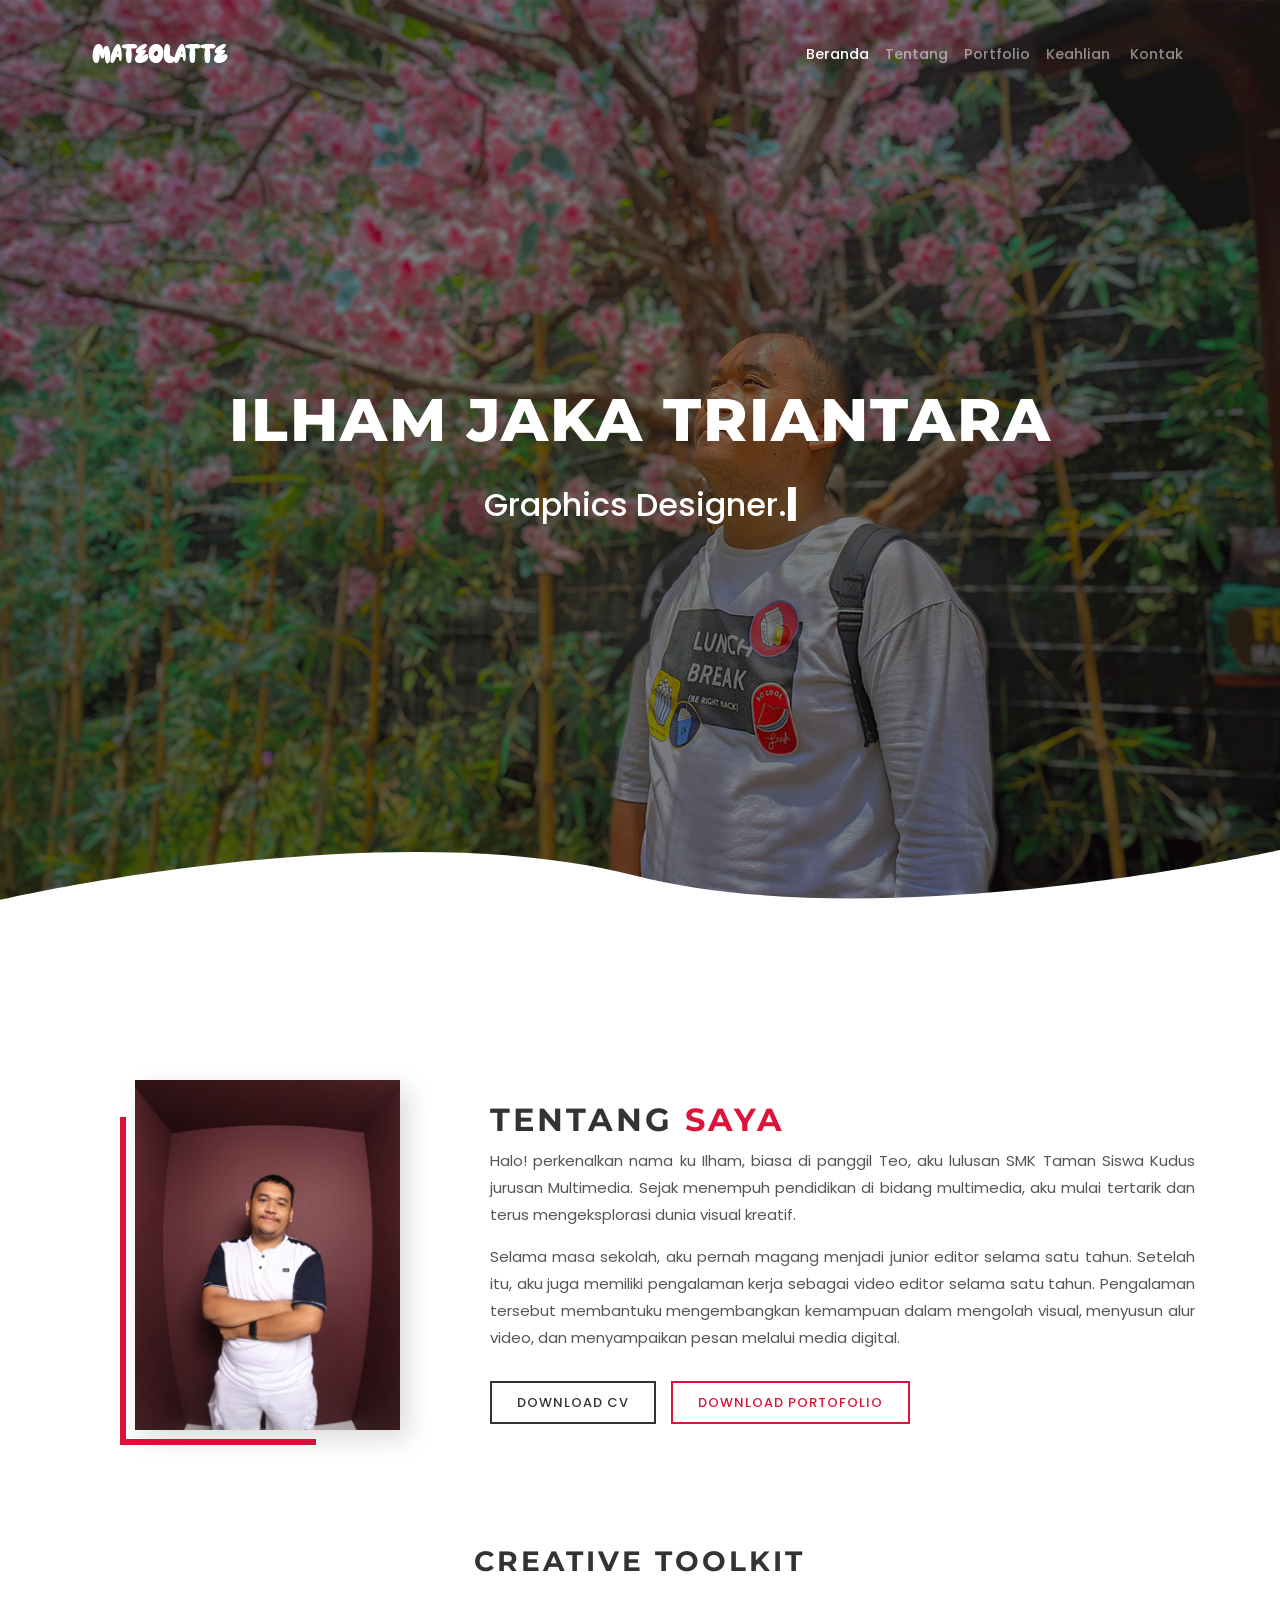
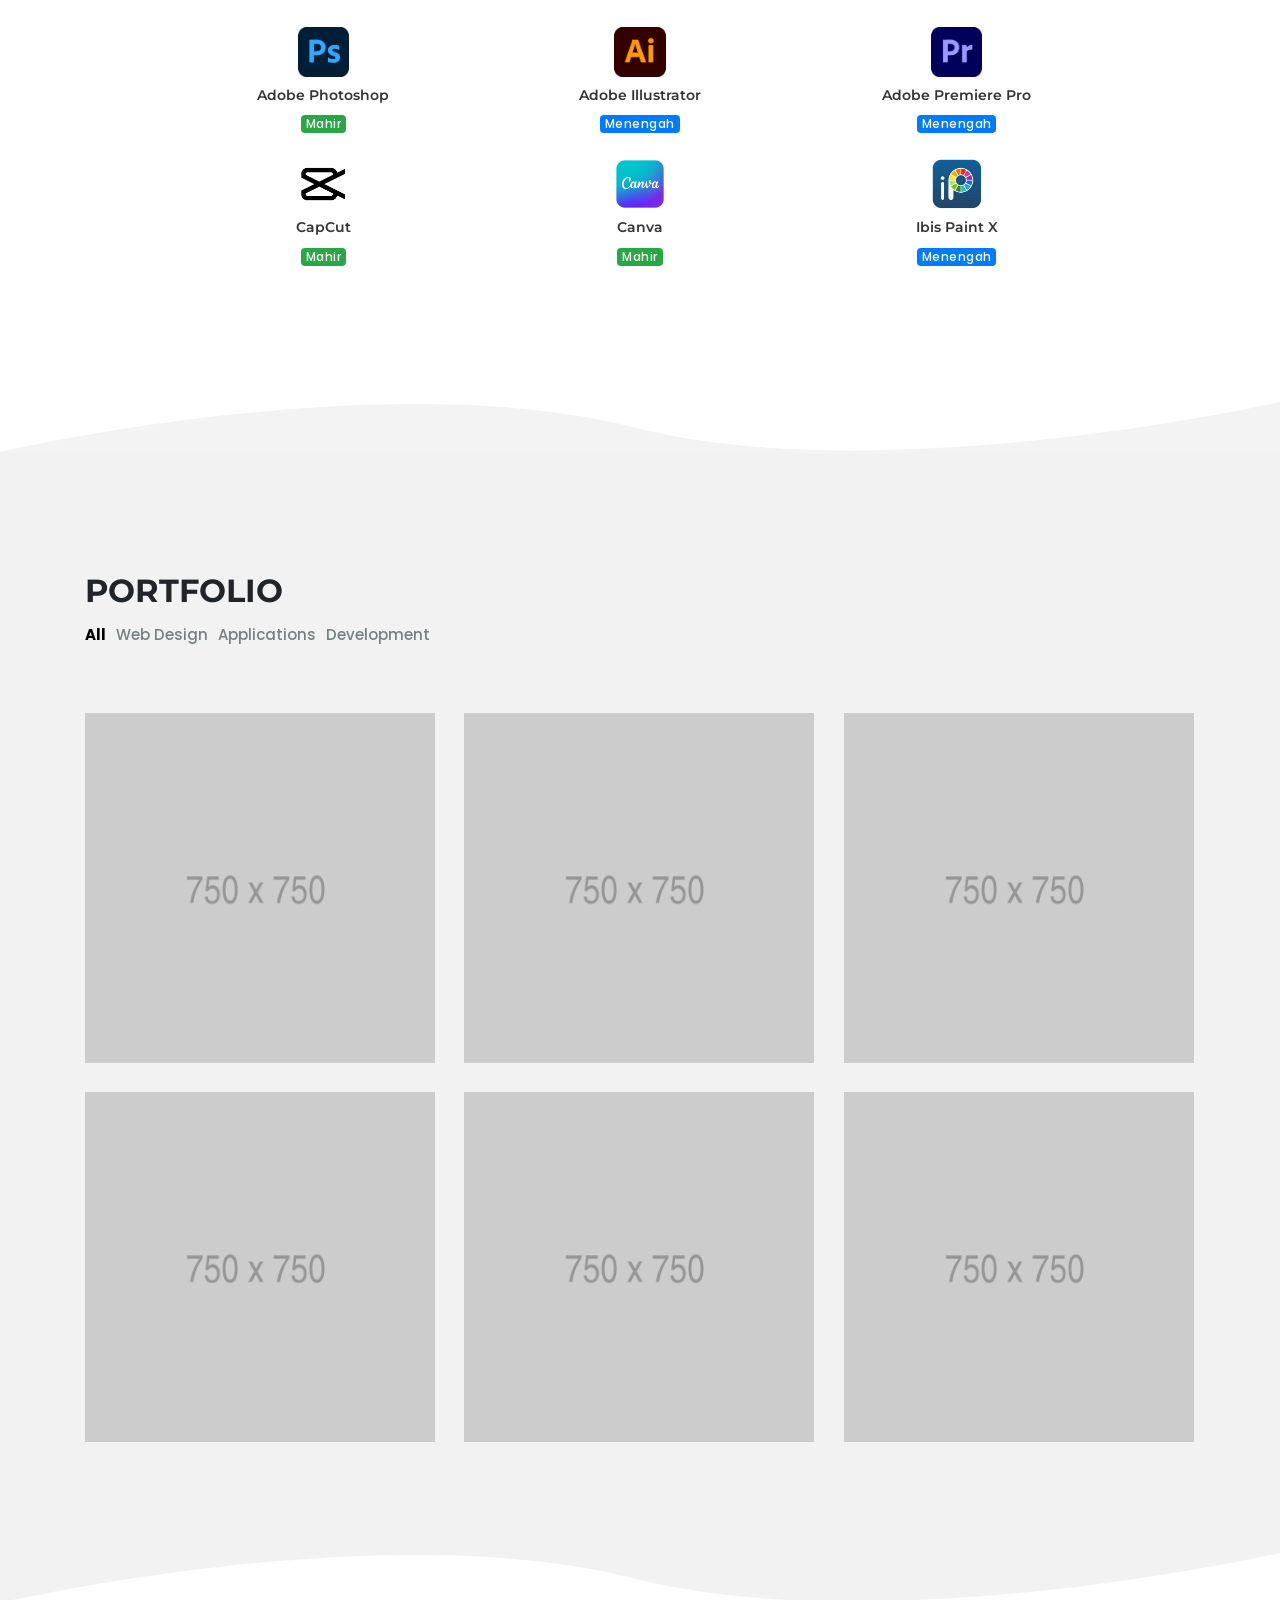
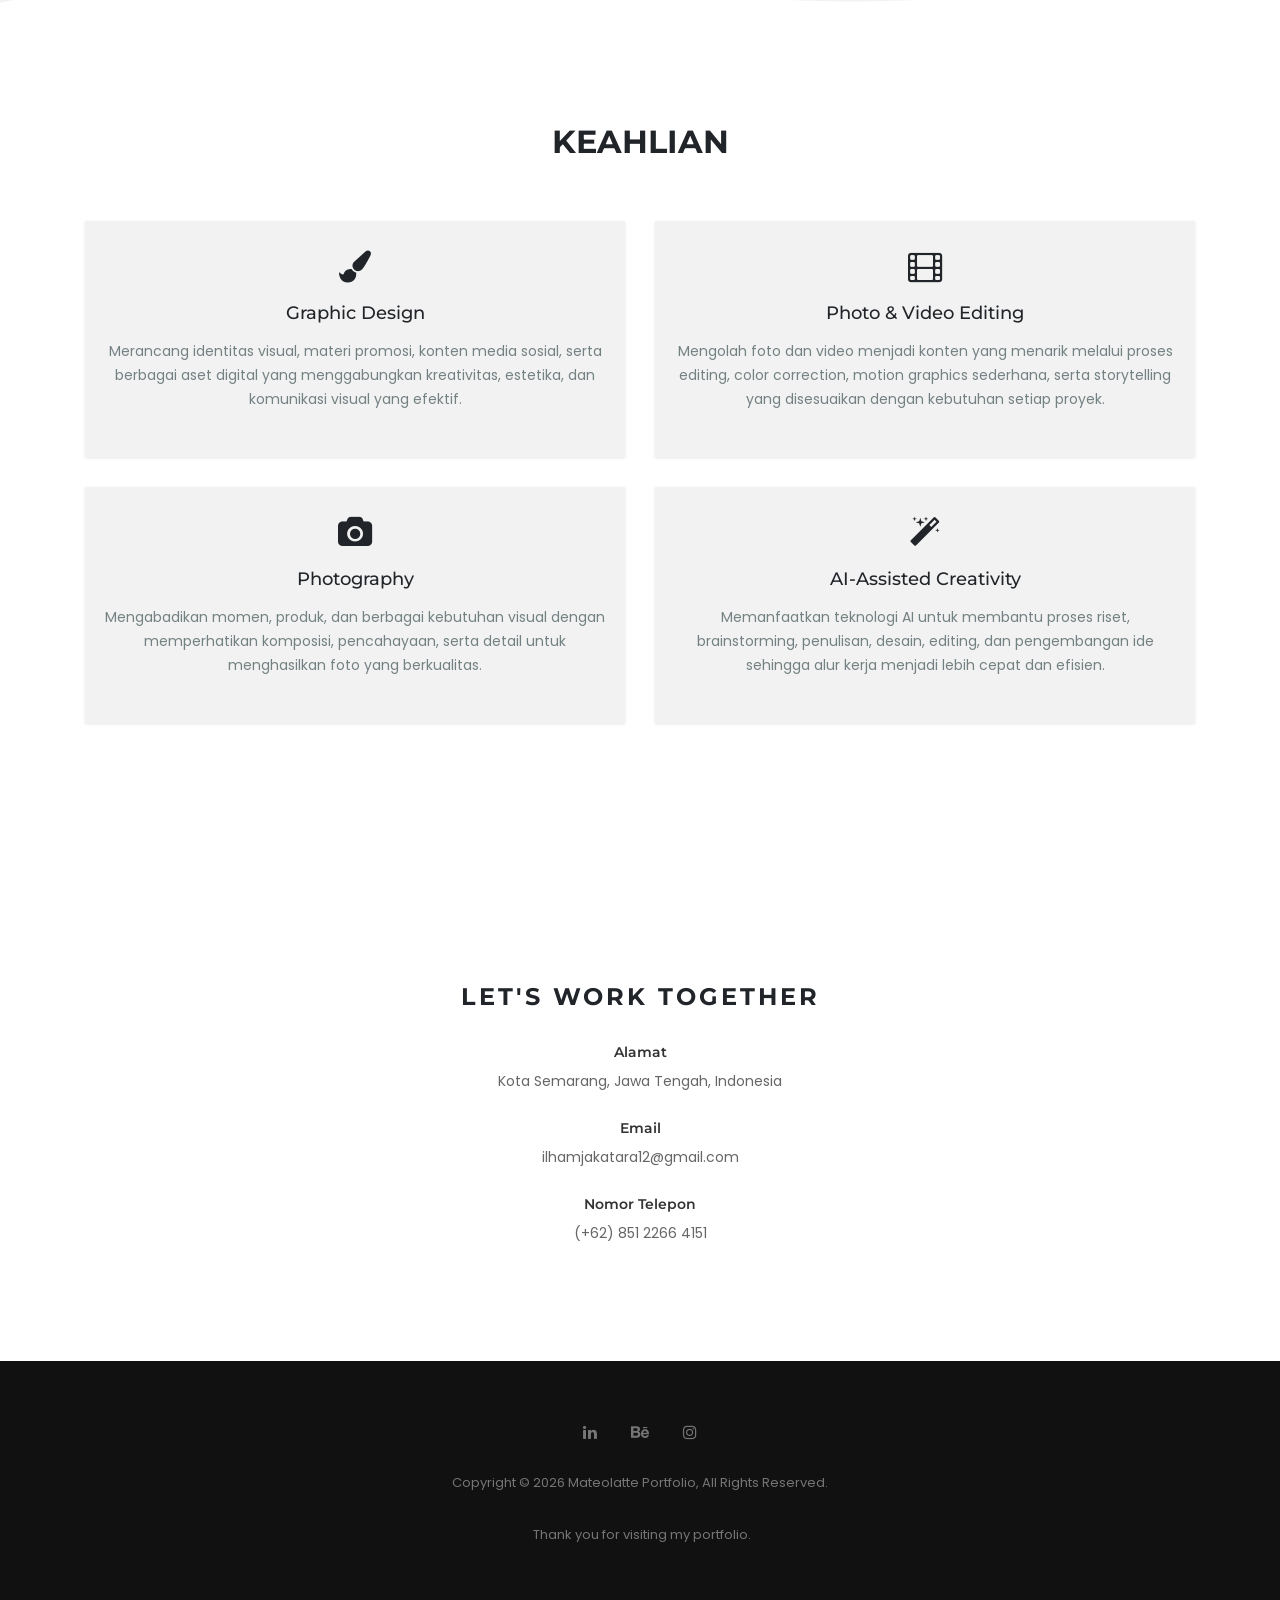
==== commit 4a7e2b10: "Update print statement from 'Hello' to 'Goodbye'" ====
--- a/index.html
+++ b/index.html
@@ -319,7 +319,7 @@
                             <a href="https://drive.google.com/file/d/1GjZP1WMm3x_CyoCj44Bv6ppRBJxezhXF/view?usp=drive_link" 
                                target="_blank" 
                                class="btn-download btn-download-resume">
-                                Download Resume
+                                Download CV
                             </a>
                             <a href="https://drive.google.com/file/d/1w7tdD0DA40mf8NXQel-IF6_ItQssN0MI/view?usp=drive_link" 
                                target="_blank" 
@@ -501,7 +501,7 @@
             <div class="col-lg-6 col-md-6 wow fadeInDown" data-wow-delay="0.4s">
                 <div class="services-item">
                     <i class="fa fa-film fa-2x"></i>
-                    <h3>Photo dan Video Editing</h3>
+                    <h3>Photo & Video Editing</h3>
                     <p>Mengolah foto dan video menjadi konten yang menarik melalui proses editing, color correction, motion graphics sederhana, serta storytelling yang disesuaikan dengan kebutuhan setiap proyek.</p>
                 </div>
             </div>
